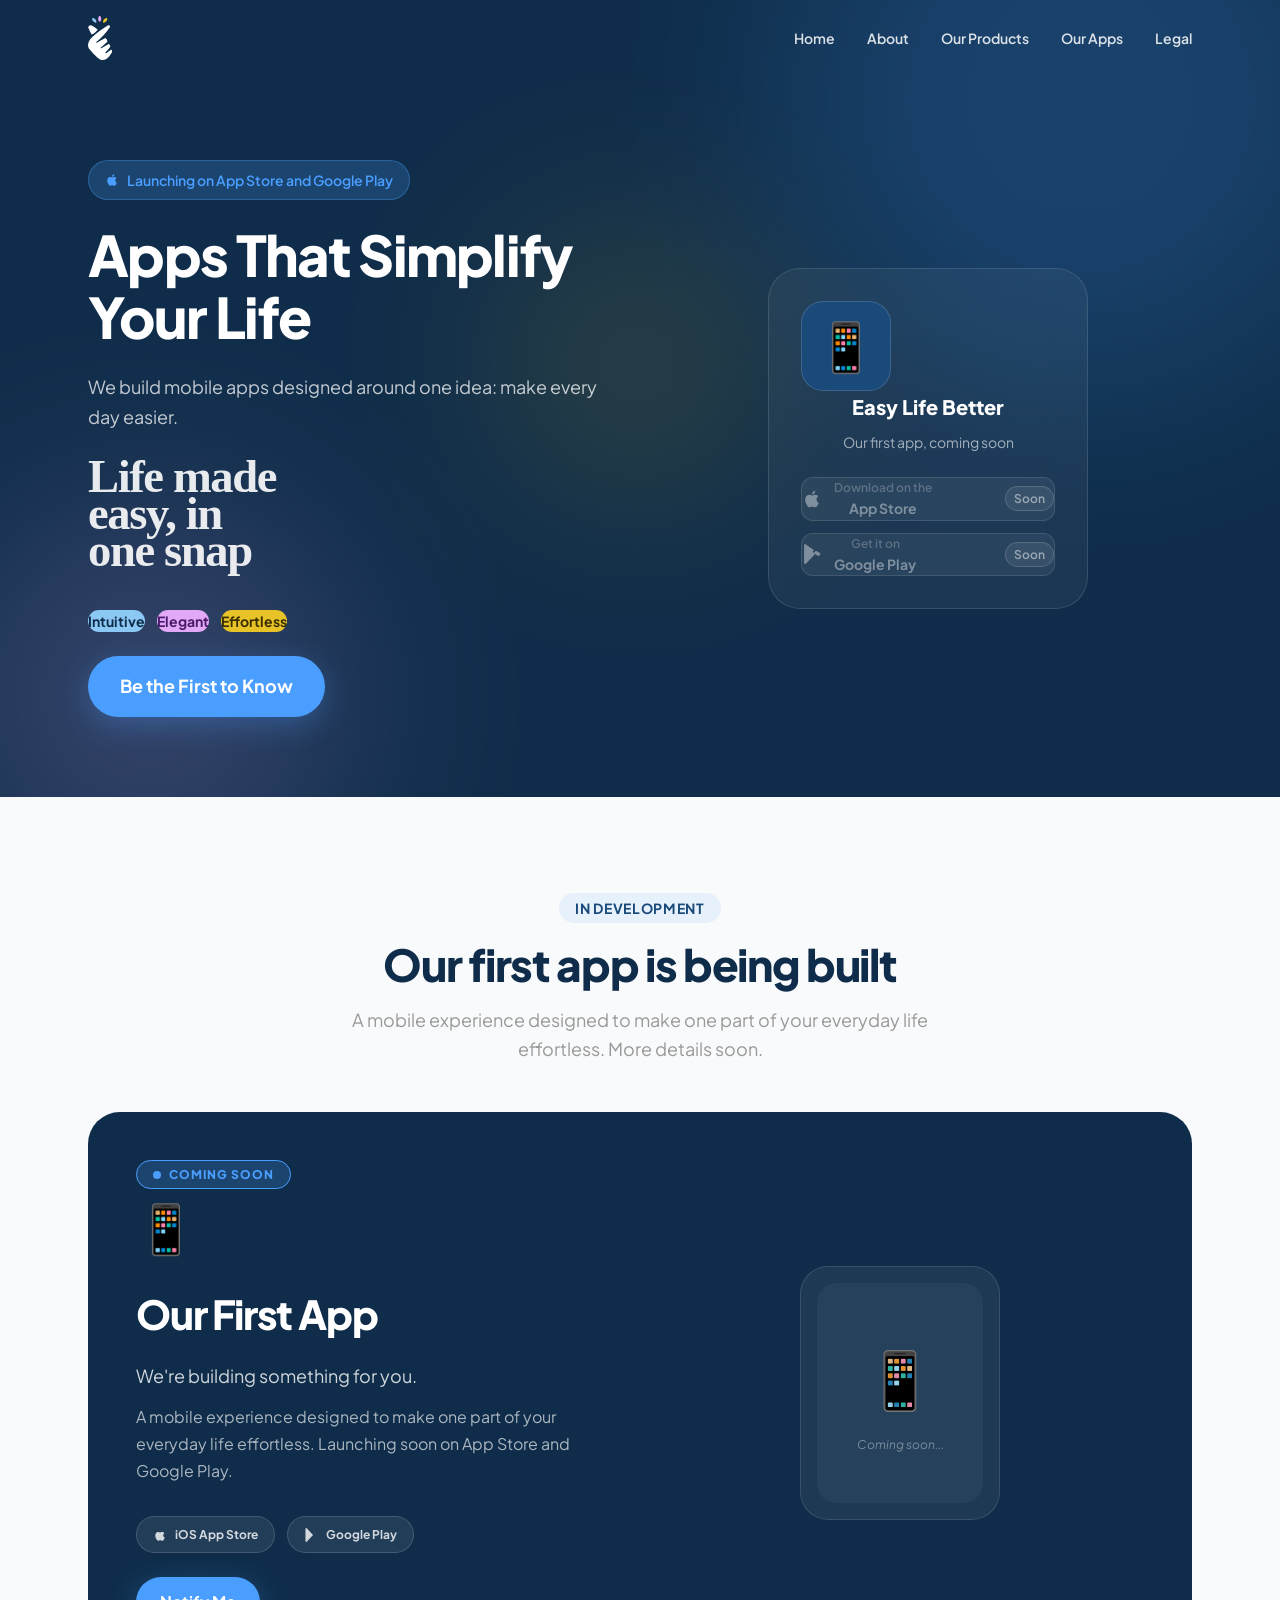
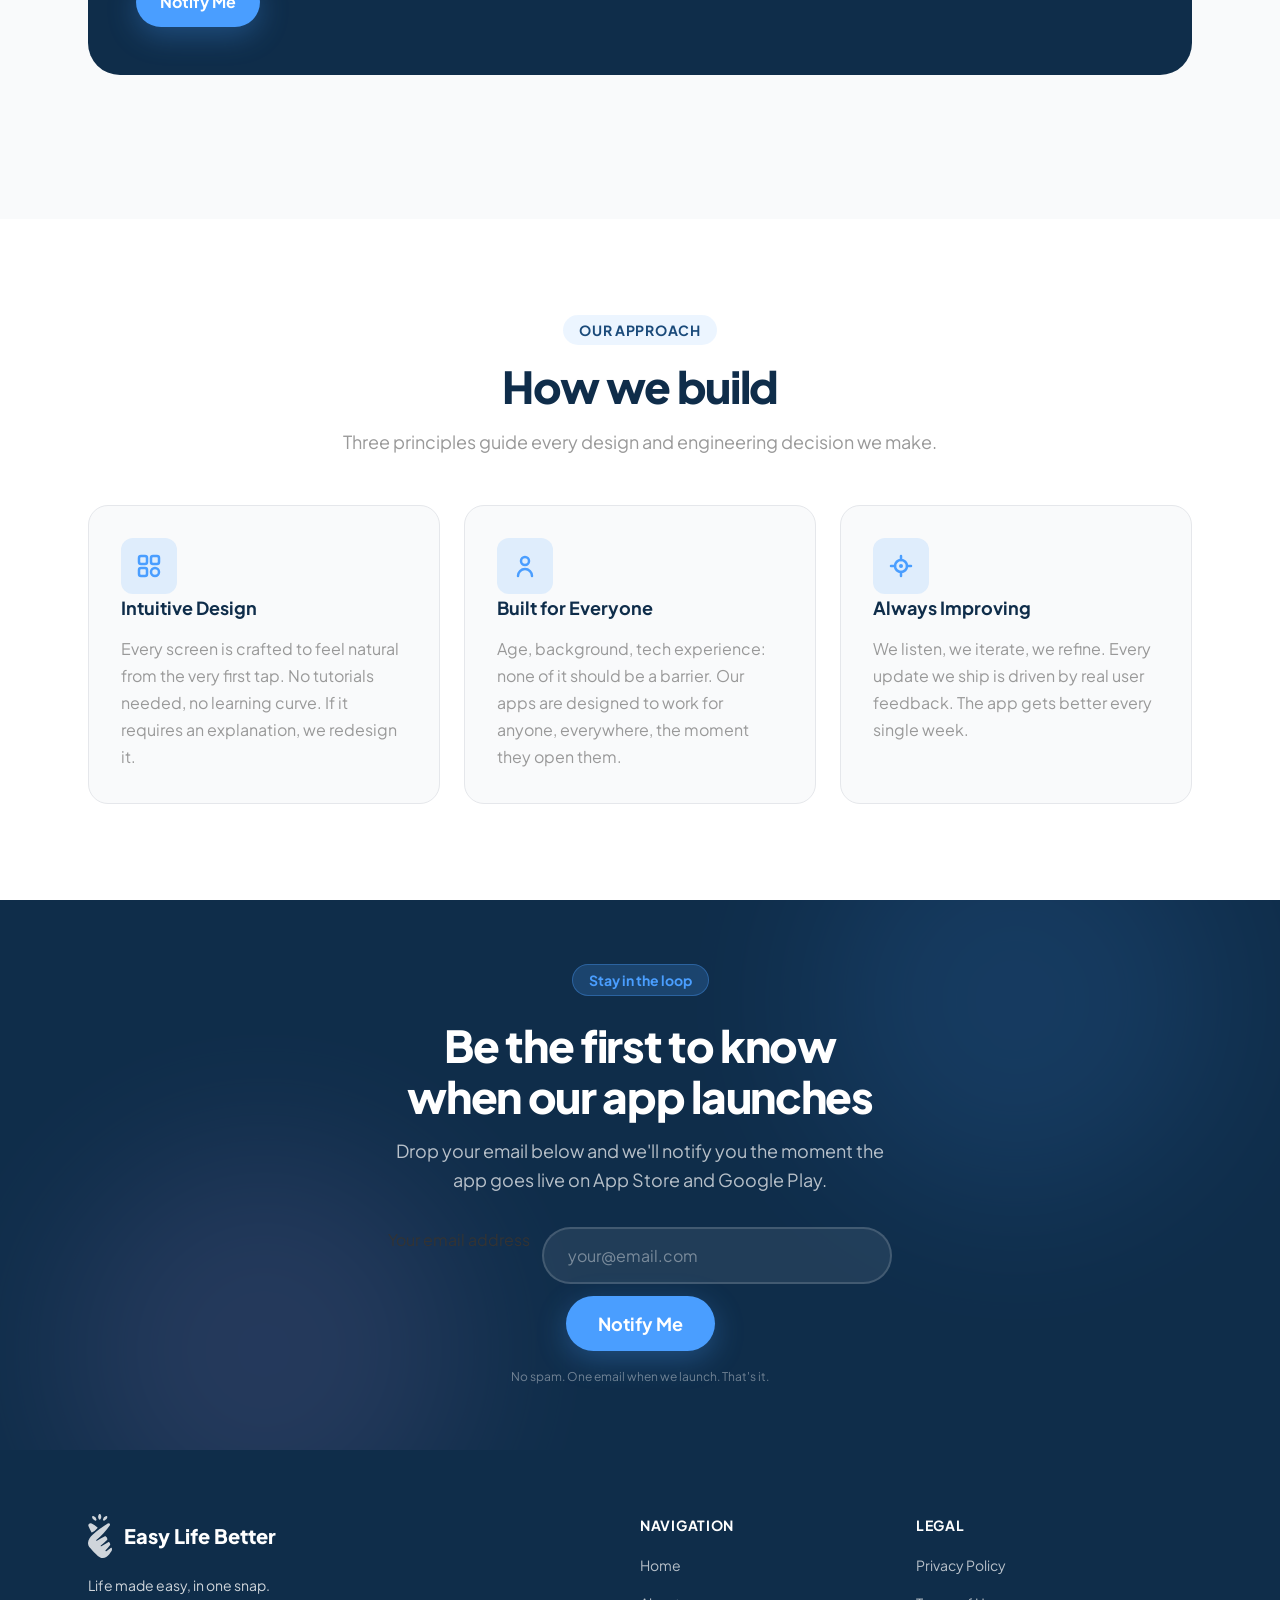
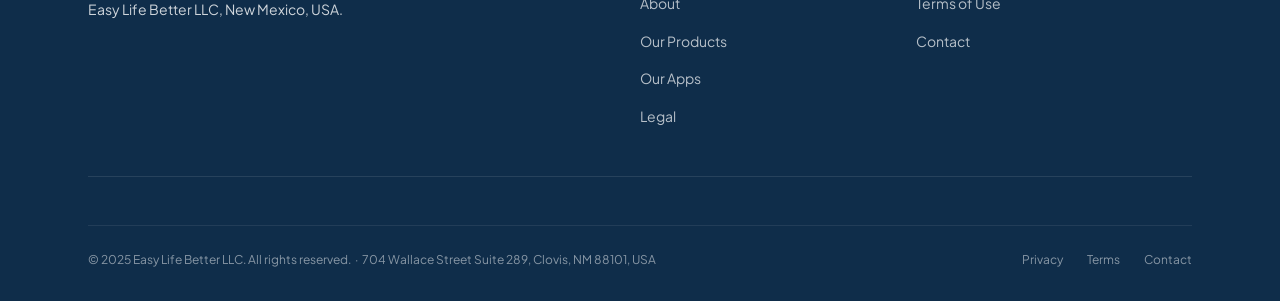
==== apps.html @ baf51155 "Add new pages, real assets, and brand updates - Copy real brand assets: elb_picto.svg, slogan.svg, s" ====
<!DOCTYPE html>
<html lang="en">
<head>
  <meta charset="UTF-8" />
  <meta name="viewport" content="width=device-width, initial-scale=1.0" />
  <title>Our Apps — Easy Life Better | Mobile Apps That Simplify Life</title>
  <meta name="description" content="Easy Life Better develops mobile apps designed to simplify your everyday life. Our first app is coming soon to the App Store and Google Play." />
  <meta name="author" content="Easy Life Better LLC" />

  <meta property="og:type"        content="website" />
  <meta property="og:title"       content="Our Apps — Easy Life Better" />
  <meta property="og:description" content="Mobile apps designed to simplify your everyday life. Coming soon to App Store and Google Play." />
  <meta property="og:image"       content="assets/elb_picto.svg" />

  <link rel="icon" type="image/svg+xml" href="assets/elb_picto.svg" />
  <link rel="stylesheet" href="assets/style.css" />

  <style>
    /* ── Apps page tokens ──────────────────────────── */
    :root {
      --apps-primary:   #0f2d4a;
      --apps-secondary: #1a4a7a;
      --apps-accent:    #4a9eff;
      --apps-accent-light: rgba(74,158,255,0.15);
    }

    /* ── Apps hero ─────────────────────────────────── */
    .apps-hero {
      background: var(--apps-primary);
      min-height: 85vh;
      display: flex;
      align-items: center;
      position: relative;
      overflow: hidden;
      padding-top: 80px;
    }
    .apps-blob {
      position: absolute;
      border-radius: 50%;
      filter: blur(100px);
      opacity: 0.18;
      pointer-events: none;
    }
    .apps-blob-1 { width: 600px; height: 600px; background: var(--apps-accent); top: -200px; right: -100px; }
    .apps-blob-2 { width: 400px; height: 400px; background: var(--color-accent-purple); bottom: -100px; left: -50px; }
    .apps-blob-3 { width: 250px; height: 250px; background: var(--color-accent-yellow); top: 30%; left: 40%; }

    /* Brand ovals decoration */
    .apps-ovals {
      display: flex;
      gap: var(--space-3);
      margin-bottom: var(--space-6);
    }
    .apps-oval {
      padding: var(--space-2) var(--space-5);
      border-radius: var(--radius-full);
      font-size: var(--font-size-sm);
      font-weight: 700;
    }
    .apps-oval-blue   { background: var(--color-accent-blue);   color: #0f2d4a; }
    .apps-oval-purple { background: var(--color-accent-purple); color: #4a1a6b; }
    .apps-oval-yellow { background: var(--color-accent-yellow); color: #3a2e00; }

    .apps-hero-inner {
      position: relative;
      z-index: 1;
      display: grid;
      grid-template-columns: 1fr;
      gap: var(--space-12);
      align-items: center;
      padding: var(--space-16) 0;
    }
    @media (min-width: 768px) {
      .apps-hero-inner { grid-template-columns: 1fr 1fr; padding: var(--space-20) 0; }
    }

    .apps-hero-text { color: var(--color-white); }
    .apps-hero-badge {
      display: inline-flex;
      align-items: center;
      gap: var(--space-2);
      padding: var(--space-2) var(--space-4);
      background: rgba(74,158,255,0.2);
      border: 1px solid rgba(74,158,255,0.35);
      border-radius: var(--radius-full);
      font-size: var(--font-size-sm);
      font-weight: 600;
      color: var(--apps-accent);
      margin-bottom: var(--space-6);
    }
    .apps-hero-title { color: var(--color-white); margin-bottom: var(--space-6); }
    .apps-hero-subtitle {
      font-size: var(--font-size-lg);
      color: rgba(255,255,255,0.75);
      line-height: 1.7;
      margin-bottom: var(--space-6);
    }
    .apps-slogan-img {
      max-width: 280px;
      height: auto;
      margin-bottom: var(--space-8);
      filter: brightness(0) invert(1) opacity(0.9);
    }

    /* Hero visual - app card */
    .apps-hero-visual {
      display: flex;
      justify-content: center;
      align-items: center;
    }
    .app-preview-card {
      background: rgba(255,255,255,0.05);
      backdrop-filter: blur(20px);
      -webkit-backdrop-filter: blur(20px);
      border: 1px solid rgba(255,255,255,0.12);
      border-radius: var(--radius-xl);
      padding: var(--space-8);
      width: 100%;
      max-width: 320px;
      text-align: center;
      color: var(--color-white);
    }
    .app-preview-icon {
      width: 90px;
      height: 90px;
      border-radius: 22px;
      background: var(--apps-secondary);
      border: 1px solid rgba(255,255,255,0.15);
      display: flex;
      align-items: center;
      justify-content: center;
      margin: 0 auto var(--space-5);
      font-size: 3rem;
    }
    .app-preview-name { font-size: var(--font-size-xl); font-weight: 800; margin-bottom: var(--space-2); }
    .app-preview-sub { font-size: var(--font-size-sm); color: rgba(255,255,255,0.6); margin-bottom: var(--space-6); }
    .app-store-badges { display: flex; flex-direction: column; gap: var(--space-3); }
    .store-badge {
      position: relative;
      display: flex;
      align-items: center;
      gap: var(--space-3);
      padding: var(--space-3) var(--space-5);
      background: rgba(255,255,255,0.06);
      border: 1px solid rgba(255,255,255,0.12);
      border-radius: var(--radius-md);
      color: rgba(255,255,255,0.4);
      font-size: var(--font-size-sm);
      font-weight: 600;
    }
    .store-badge-label { font-size: var(--font-size-xs); opacity: 0.6; }
    .store-badge-name { font-size: var(--font-size-sm); font-weight: 700; }
    .store-badge-soon {
      margin-left: auto;
      font-size: var(--font-size-xs);
      background: rgba(255,255,255,0.08);
      border: 1px solid rgba(255,255,255,0.15);
      color: rgba(255,255,255,0.5);
      padding: 2px 8px;
      border-radius: var(--radius-full);
    }

    /* ── App coming soon section ───────────────────── */
    .apps-main { background: var(--color-bg); }

    .app-hero-card {
      background: var(--apps-primary);
      border-radius: var(--radius-xl);
      overflow: hidden;
      margin-bottom: var(--space-12);
    }
    .app-hero-card-inner {
      display: grid;
      grid-template-columns: 1fr;
      padding: var(--space-12);
      gap: var(--space-8);
    }
    @media (min-width: 768px) {
      .app-hero-card-inner { grid-template-columns: 1fr 1fr; align-items: center; }
    }
    .app-coming-badge {
      display: inline-flex;
      align-items: center;
      gap: var(--space-2);
      padding: var(--space-1) var(--space-4);
      background: rgba(74,158,255,0.2);
      border: 1px solid var(--apps-accent);
      color: var(--apps-accent);
      border-radius: var(--radius-full);
      font-size: var(--font-size-xs);
      font-weight: 800;
      letter-spacing: 0.08em;
      text-transform: uppercase;
      margin-bottom: var(--space-5);
    }
    .app-hero-emoji { font-size: 3rem; margin-bottom: var(--space-4); }
    .app-hero-name { font-size: clamp(1.75rem, 4vw, 2.5rem); font-weight: 800; letter-spacing: -0.03em; color: var(--color-white); margin-bottom: var(--space-4); }
    .app-hero-tagline { font-size: var(--font-size-lg); color: rgba(255,255,255,0.8); margin-bottom: var(--space-3); }
    .app-platforms { display: flex; gap: var(--space-3); flex-wrap: wrap; margin-bottom: var(--space-6); }
    .platform-tag {
      display: flex;
      align-items: center;
      gap: var(--space-2);
      padding: var(--space-2) var(--space-4);
      background: rgba(255,255,255,0.08);
      border: 1px solid rgba(255,255,255,0.15);
      border-radius: var(--radius-full);
      font-size: var(--font-size-xs);
      font-weight: 700;
      color: rgba(255,255,255,0.8);
    }
    .app-hero-teaser { color: rgba(255,255,255,0.65); line-height: 1.7; margin-bottom: var(--space-8); }
    .btn-apps-primary {
      background: var(--apps-accent);
      color: white;
      box-shadow: 0 8px 30px rgba(74,158,255,0.3);
    }
    .btn-apps-primary:hover { background: #5aaeff; box-shadow: 0 12px 40px rgba(74,158,255,0.45); }

    /* App visual preview */
    .app-visual-side {
      display: flex;
      justify-content: center;
    }
    .app-phone-frame {
      width: 200px;
      background: rgba(255,255,255,0.06);
      border: 1px solid rgba(255,255,255,0.12);
      border-radius: 28px;
      padding: var(--space-4);
      text-align: center;
    }
    .app-phone-screen {
      background: rgba(255,255,255,0.04);
      border-radius: 20px;
      height: 220px;
      display: flex;
      flex-direction: column;
      align-items: center;
      justify-content: center;
      gap: var(--space-3);
    }
    .app-phone-icon { font-size: 3.5rem; filter: grayscale(0.3); }
    .app-phone-label { font-size: var(--font-size-xs); color: rgba(255,255,255,0.4); font-style: italic; }

    /* ── Our Approach cards ──────────────────────────── */
    .approach-section { background: var(--color-white); }
    .approach-card {
      background: var(--color-bg);
      border-radius: var(--radius-lg);
      padding: var(--space-8);
      border: 1px solid var(--color-border);
      transition: transform var(--transition-base), box-shadow var(--transition-base);
    }
    .approach-card:hover { transform: translateY(-5px); box-shadow: var(--shadow-lg); }
    .approach-icon {
      width: 56px; height: 56px;
      background: var(--apps-accent-light);
      border-radius: var(--radius-md);
      display: flex; align-items: center; justify-content: center;
      margin-bottom: var(--space-5);
    }
    .approach-icon svg { width: 28px; height: 28px; }
    .approach-title { font-weight: 700; font-size: var(--font-size-lg); color: var(--apps-primary); margin-bottom: var(--space-3); }
    .approach-desc { color: var(--color-gray); line-height: 1.7; }

    /* ── Notify section ─────────────────────────────── */
    .notify-section {
      background: var(--apps-primary);
      padding: var(--space-16) 0;
      text-align: center;
      position: relative;
      overflow: hidden;
    }
    .notify-blob {
      position: absolute;
      width: 400px; height: 400px;
      border-radius: 50%;
      filter: blur(80px);
      pointer-events: none;
    }
    .notify-blob-1 { background: var(--apps-accent); opacity: 0.12; top: -100px; right: 5%; }
    .notify-blob-2 { background: var(--color-accent-purple); opacity: 0.10; bottom: -100px; left: 5%; }
    .notify-inner { position: relative; z-index: 1; max-width: 600px; margin: 0 auto; }
    .notify-label {
      display: inline-block;
      padding: var(--space-1) var(--space-4);
      background: rgba(74,158,255,0.2);
      border: 1px solid rgba(74,158,255,0.35);
      color: var(--apps-accent);
      border-radius: var(--radius-full);
      font-size: var(--font-size-sm);
      font-weight: 700;
      margin-bottom: var(--space-6);
    }
    .notify-title { color: var(--color-white); margin-bottom: var(--space-4); }
    .notify-subtitle { color: rgba(255,255,255,0.7); font-size: var(--font-size-lg); margin-bottom: var(--space-8); }
    .notify-form {
      display: flex;
      gap: var(--space-3);
      flex-wrap: wrap;
      justify-content: center;
    }
    .notify-input {
      flex: 1 1 260px;
      padding: var(--space-4) var(--space-6);
      border-radius: var(--radius-full);
      border: 2px solid rgba(255,255,255,0.15);
      background: rgba(255,255,255,0.08);
      color: white;
      font-size: var(--font-size-base);
      font-family: var(--font-family);
      outline: none;
      transition: border-color var(--transition-fast), background var(--transition-fast);
    }
    .notify-input::placeholder { color: rgba(255,255,255,0.4); }
    .notify-input:focus { border-color: var(--apps-accent); background: rgba(255,255,255,0.12); }
    .notify-disclaimer { margin-top: var(--space-4); font-size: var(--font-size-xs); color: rgba(255,255,255,0.4); }

    /* Nav overrides for blue page */
    .apps-page .nav-logo-text { color: var(--color-white); }
    .apps-page .nav.scrolled { background: rgba(15,45,74,0.96); }
    .apps-page .nav.scrolled .nav-logo-text { color: var(--color-white); }
    .apps-page .nav.scrolled .nav-link { color: rgba(255,255,255,0.85); }
    .apps-page .nav.scrolled .nav-link:hover { color: var(--apps-accent); }
    .apps-page .nav.scrolled .nav-toggle span { background: white; }
    .apps-page .section-title { color: var(--apps-primary); }
    .apps-page .section-label { background: rgba(74,158,255,0.1); color: var(--apps-secondary); }
    .apps-page .about-label { background: rgba(74,158,255,0.1); color: var(--apps-secondary); }

    /* Footer blue override */
    .apps-page .footer { background: var(--apps-primary); }
    .apps-page .footer-bottom { border-top: 1px solid rgba(255,255,255,0.08); padding-top: var(--space-6); }
  </style>
</head>
<body class="apps-page">

  <!-- ═══════════════════════════════════════ NAVIGATION -->
  <nav class="nav" id="main-nav" role="navigation" aria-label="Main navigation">
    <div class="container">
      <div class="nav-inner">

        <a href="index.html" class="nav-logo" aria-label="Easy Life Better home">
          <img src="assets/elb_picto.svg" alt="Easy Life Better" height="44" />
        </a>

        <ul class="nav-links" role="list">
          <li><a href="index.html"    class="nav-link">Home</a></li>
          <li><a href="index.html#about" class="nav-link">About</a></li>
          <li><a href="products.html" class="nav-link">Our Products</a></li>
          <li><a href="apps.html"     class="nav-link" aria-current="page">Our Apps</a></li>
          <li><a href="legal.html"    class="nav-link">Legal</a></li>
        </ul>

        <button class="nav-toggle burger" aria-label="Open menu" aria-expanded="false" aria-controls="mobile-menu">
          <span></span>
          <span></span>
          <span></span>
        </button>

      </div>
    </div>
  </nav>

  <!-- ═══════════════════════════════════════ HERO -->
  <section class="apps-hero" aria-label="Apps page hero">
    <div class="apps-blob apps-blob-1" aria-hidden="true"></div>
    <div class="apps-blob apps-blob-2" aria-hidden="true"></div>
    <div class="apps-blob apps-blob-3" aria-hidden="true"></div>

    <div class="container">
      <div class="apps-hero-inner">

        <div class="apps-hero-text">
          <div class="apps-hero-badge" aria-label="Coming to App Store and Google Play">
            <svg width="14" height="14" viewBox="0 0 24 24" fill="currentColor" aria-hidden="true"><path d="M18.71 19.5C17.88 20.74 17 21.95 15.66 21.97C14.32 22 13.89 21.18 12.37 21.18C10.84 21.18 10.37 21.95 9.1 22C7.78 22.05 6.8 20.68 5.96 19.47C4.25 17 2.94 12.45 4.7 9.39C5.57 7.87 7.13 6.91 8.82 6.88C10.1 6.86 11.32 7.75 12.11 7.75C12.89 7.75 14.37 6.68 15.92 6.84C16.57 6.87 18.39 7.1 19.56 8.82C19.47 8.88 17.39 10.1 17.41 12.63C17.44 15.65 20.06 16.66 20.09 16.67C20.06 16.74 19.67 18.11 18.71 19.5ZM13 3.5C13.73 2.67 14.94 2.04 15.94 2C16.07 3.17 15.6 4.35 14.9 5.19C14.21 6.04 13.07 6.7 11.95 6.61C11.8 5.46 12.36 4.26 13 3.5Z"/></svg>
            Launching on App Store and Google Play
          </div>

          <h1 class="heading-xl apps-hero-title">
            Apps That Simplify<br />Your Life
          </h1>

          <p class="apps-hero-subtitle">
            We build mobile apps designed around one idea: make every day easier.
          </p>

          <!-- Brand slogan image -->
          <img src="assets/slogan.svg" alt="Life made easy, in one snap" class="apps-slogan-img" />

          <!-- Brand ovals -->
          <div class="apps-ovals" aria-label="Brand identity">
            <span class="apps-oval apps-oval-blue">Intuitive</span>
            <span class="apps-oval apps-oval-purple">Elegant</span>
            <span class="apps-oval apps-oval-yellow">Effortless</span>
          </div>

          <a href="#notify" class="btn btn-apps-primary btn-lg" aria-label="Get notified when the app launches">
            Be the First to Know
          </a>
        </div>

        <div class="apps-hero-visual" aria-hidden="true">
          <div class="app-preview-card">
            <div class="app-preview-icon">📱</div>
            <div class="app-preview-name">Easy Life Better</div>
            <div class="app-preview-sub">Our first app, coming soon</div>
            <div class="app-store-badges">
              <div class="store-badge" aria-label="Apple App Store, coming soon">
                <svg width="20" height="20" viewBox="0 0 24 24" fill="currentColor"><path d="M18.71 19.5C17.88 20.74 17 21.95 15.66 21.97C14.32 22 13.89 21.18 12.37 21.18C10.84 21.18 10.37 21.95 9.1 22C7.78 22.05 6.8 20.68 5.96 19.47C4.25 17 2.94 12.45 4.7 9.39C5.57 7.87 7.13 6.91 8.82 6.88C10.1 6.86 11.32 7.75 12.11 7.75C12.89 7.75 14.37 6.68 15.92 6.84C16.57 6.87 18.39 7.1 19.56 8.82C19.47 8.88 17.39 10.1 17.41 12.63C17.44 15.65 20.06 16.66 20.09 16.67C20.06 16.74 19.67 18.11 18.71 19.5ZM13 3.5C13.73 2.67 14.94 2.04 15.94 2C16.07 3.17 15.6 4.35 14.9 5.19C14.21 6.04 13.07 6.7 11.95 6.61C11.8 5.46 12.36 4.26 13 3.5Z"/></svg>
                <div>
                  <div class="store-badge-label">Download on the</div>
                  <div class="store-badge-name">App Store</div>
                </div>
                <span class="store-badge-soon">Soon</span>
              </div>
              <div class="store-badge" aria-label="Google Play, coming soon">
                <svg width="20" height="20" viewBox="0 0 24 24" fill="currentColor"><path d="M3.18 23.76c.37.21.79.25 1.19.09L15.5 12 4.37.15C3.97-.01 3.55.03 3.18.24 2.5.64 2.5 1.38 2.5 2v20c0 .62 0 1.36.68 1.76zM19.5 9.5L16.73 8l-2.46 2.5 2.46 2.5L19.5 14.5l1.67-1c.61-.37.83-.88.83-1.5 0-.62-.22-1.13-.83-1.5L19.5 9.5zM4.37 23.85L14.43 13.5l-1.7-1.73L4.37 23.85zM4.37.15L12.73 9.23l1.7-1.73L4.37.15z"/></svg>
                <div>
                  <div class="store-badge-label">Get it on</div>
                  <div class="store-badge-name">Google Play</div>
                </div>
                <span class="store-badge-soon">Soon</span>
              </div>
            </div>
          </div>
        </div>

      </div>
    </div>
  </section>

  <!-- ═══════════════════════════════════════ APP COMING SOON -->
  <section class="apps-main section" id="our-app" aria-label="Our first app">
    <div class="container">

      <header class="section-header reveal">
        <div class="section-label">In Development</div>
        <h2 class="heading-lg section-title">Our first app is being built</h2>
        <p class="section-desc">A mobile experience designed to make one part of your everyday life effortless. More details soon.</p>
      </header>

      <!-- App hero card -->
      <div class="app-hero-card reveal" aria-label="First app coming soon">
        <div class="app-hero-card-inner">

          <div>
            <span class="app-coming-badge">
              <svg width="8" height="8" viewBox="0 0 8 8" fill="currentColor" aria-hidden="true"><circle cx="4" cy="4" r="4"/></svg>
              Coming Soon
            </span>
            <div class="app-hero-emoji" aria-hidden="true">📱</div>
            <h2 class="app-hero-name">Our First App</h2>
            <p class="app-hero-tagline">We're building something for you.</p>
            <p class="app-hero-teaser">
              A mobile experience designed to make one part of your everyday life effortless.
              Launching soon on App Store and Google Play.
            </p>
            <div class="app-platforms" aria-label="Available platforms">
              <span class="platform-tag">
                <svg width="14" height="14" viewBox="0 0 24 24" fill="currentColor" aria-hidden="true"><path d="M18.71 19.5C17.88 20.74 17 21.95 15.66 21.97C14.32 22 13.89 21.18 12.37 21.18C10.84 21.18 10.37 21.95 9.1 22C7.78 22.05 6.8 20.68 5.96 19.47C4.25 17 2.94 12.45 4.7 9.39C5.57 7.87 7.13 6.91 8.82 6.88C10.1 6.86 11.32 7.75 12.11 7.75C12.89 7.75 14.37 6.68 15.92 6.84C16.57 6.87 18.39 7.1 19.56 8.82C19.47 8.88 17.39 10.1 17.41 12.63C17.44 15.65 20.06 16.66 20.09 16.67C20.06 16.74 19.67 18.11 18.71 19.5Z"/></svg>
                iOS App Store
              </span>
              <span class="platform-tag">
                <svg width="14" height="14" viewBox="0 0 24 24" fill="currentColor" aria-hidden="true"><path d="M3.18 23.76c.37.21.79.25 1.19.09L15.5 12 4.37.15C3.97-.01 3.55.03 3.18.24 2.5.64 2.5 1.38 2.5 2v20c0 .62 0 1.36.68 1.76z"/></svg>
                Google Play
              </span>
            </div>
            <a href="#notify" class="btn btn-apps-primary" aria-label="Get notified when the app launches">
              Notify Me
            </a>
          </div>

          <div class="app-visual-side" aria-hidden="true">
            <div class="app-phone-frame">
              <div class="app-phone-screen">
                <div class="app-phone-icon">📱</div>
                <p class="app-phone-label">Coming soon...</p>
              </div>
            </div>
          </div>

        </div>
      </div>

    </div>
  </section>

  <!-- ═══════════════════════════════════════ OUR APPROACH -->
  <section class="approach-section section" id="approach" aria-label="Our approach">
    <div class="container">

      <header class="section-header reveal">
        <div class="section-label" style="background:rgba(74,158,255,0.1);color:var(--apps-secondary);">Our Approach</div>
        <h2 class="heading-lg section-title">How we build</h2>
        <p class="section-desc">Three principles guide every design and engineering decision we make.</p>
      </header>

      <div class="cards-grid">

        <article class="approach-card reveal" aria-label="Intuitive design principle">
          <div class="approach-icon" aria-hidden="true">
            <svg viewBox="0 0 28 28" fill="none" xmlns="http://www.w3.org/2000/svg">
              <rect x="4" y="4" width="8" height="8" rx="2" stroke="#4a9eff" stroke-width="2.5"/>
              <rect x="16" y="4" width="8" height="8" rx="2" stroke="#4a9eff" stroke-width="2.5"/>
              <rect x="4" y="16" width="8" height="8" rx="2" stroke="#4a9eff" stroke-width="2.5"/>
              <path d="M16 20a4 4 0 108 0 4 4 0 00-8 0" stroke="#4a9eff" stroke-width="2.5"/>
            </svg>
          </div>
          <h3 class="approach-title">Intuitive Design</h3>
          <p class="approach-desc">
            Every screen is crafted to feel natural from the very first tap. No tutorials needed,
            no learning curve. If it requires an explanation, we redesign it.
          </p>
        </article>

        <article class="approach-card reveal" aria-label="Built for everyone principle">
          <div class="approach-icon" aria-hidden="true">
            <svg viewBox="0 0 28 28" fill="none" xmlns="http://www.w3.org/2000/svg">
              <circle cx="14" cy="9" r="4" stroke="#4a9eff" stroke-width="2.5"/>
              <path d="M7 24c0-3.866 3.134-7 7-7s7 3.134 7 7" stroke="#4a9eff" stroke-width="2.5" stroke-linecap="round"/>
            </svg>
          </div>
          <h3 class="approach-title">Built for Everyone</h3>
          <p class="approach-desc">
            Age, background, tech experience: none of it should be a barrier. Our apps are
            designed to work for anyone, everywhere, the moment they open them.
          </p>
        </article>

        <article class="approach-card reveal" aria-label="Always improving principle">
          <div class="approach-icon" aria-hidden="true">
            <svg viewBox="0 0 28 28" fill="none" xmlns="http://www.w3.org/2000/svg">
              <path d="M14 4v4m0 12v4M4 14h4m12 0h4" stroke="#4a9eff" stroke-width="2.5" stroke-linecap="round"/>
              <circle cx="14" cy="14" r="6" stroke="#4a9eff" stroke-width="2.5"/>
              <circle cx="14" cy="14" r="2" fill="#4a9eff"/>
            </svg>
          </div>
          <h3 class="approach-title">Always Improving</h3>
          <p class="approach-desc">
            We listen, we iterate, we refine. Every update we ship is driven by real user
            feedback. The app gets better every single week.
          </p>
        </article>

      </div>
    </div>
  </section>

  <!-- ═══════════════════════════════════════ NOTIFY SECTION -->
  <section class="notify-section" id="notify" aria-label="Get notified">
    <div class="notify-blob notify-blob-1" aria-hidden="true"></div>
    <div class="notify-blob notify-blob-2" aria-hidden="true"></div>
    <div class="container notify-inner">
      <div class="notify-label">Stay in the loop</div>
      <h2 class="heading-lg notify-title">Be the first to know<br />when our app launches</h2>
      <p class="notify-subtitle">
        Drop your email below and we'll notify you the moment the app goes live
        on App Store and Google Play.
      </p>
      <form class="notify-form" action="mailto:contact@easylifebetter.com" method="get" enctype="text/plain" aria-label="Notify me form">
        <label for="notify-email" class="sr-only">Your email address</label>
        <input
          type="email"
          id="notify-email"
          name="body"
          class="notify-input"
          placeholder="your@email.com"
          required
          aria-required="true"
          aria-label="Enter your email address to be notified"
        />
        <button type="submit" class="btn btn-apps-primary btn-lg" aria-label="Submit to be notified">
          Notify Me
        </button>
      </form>
      <p class="notify-disclaimer">No spam. One email when we launch. That's it.</p>
    </div>
  </section>

  <!-- ═══════════════════════════════════════ FOOTER -->
  <footer class="footer" role="contentinfo" aria-label="Site footer">
    <div class="container">
      <div class="footer-top">

        <div>
          <div class="footer-brand-logo">
            <img src="assets/elb_picto.svg" alt="Easy Life Better" style="height:44px;width:auto;filter:brightness(0) invert(1) opacity(0.8);" />
            <span class="footer-brand-name">Easy Life Better</span>
          </div>
          <p class="footer-brand-desc">
            Life made easy, in one snap.<br />
            Easy Life Better LLC, New Mexico, USA.
          </p>
        </div>

        <div>
          <div class="footer-col-title">Navigation</div>
          <ul class="footer-links" role="list">
            <li><a href="index.html"      class="footer-link">Home</a></li>
            <li><a href="index.html#about" class="footer-link">About</a></li>
            <li><a href="products.html"   class="footer-link">Our Products</a></li>
            <li><a href="apps.html"       class="footer-link">Our Apps</a></li>
            <li><a href="legal.html"      class="footer-link">Legal</a></li>
          </ul>
        </div>

        <div>
          <div class="footer-col-title">Legal</div>
          <ul class="footer-links" role="list">
            <li><a href="legal.html#privacy-policy" class="footer-link">Privacy Policy</a></li>
            <li><a href="legal.html#terms-of-use"   class="footer-link">Terms of Use</a></li>
            <li><a href="legal.html#contact"         class="footer-link">Contact</a></li>
          </ul>
        </div>

      </div>

      <div class="footer-bottom">
        <p class="footer-copy">
          &copy; 2025 Easy Life Better LLC. All rights reserved. &nbsp;&middot;&nbsp;
          704 Wallace Street Suite 289, Clovis, NM 88101, USA
        </p>
        <div class="footer-legal-links">
          <a href="legal.html#privacy-policy" class="footer-legal-link">Privacy</a>
          <a href="legal.html#terms-of-use"   class="footer-legal-link">Terms</a>
          <a href="legal.html#contact"         class="footer-legal-link">Contact</a>
        </div>
      </div>

    </div>
  </footer>

  <script>
    // Navbar scroll behaviour
    const nav = document.getElementById('main-nav');
    const onScroll = () => nav.classList.toggle('scrolled', window.scrollY > 40);
    window.addEventListener('scroll', onScroll, { passive: true });
    onScroll();

    // Burger menu
    const burger = document.querySelector('.burger');
    const navLinks = document.querySelector('.nav-links');
    if (burger && navLinks) {
      burger.addEventListener('click', () => {
        navLinks.classList.toggle('nav-open');
        burger.classList.toggle('active');
        burger.setAttribute('aria-expanded', navLinks.classList.contains('nav-open'));
      });
      document.querySelectorAll('.nav-links a').forEach(link => {
        link.addEventListener('click', () => {
          navLinks.classList.remove('nav-open');
          burger.classList.remove('active');
          burger.setAttribute('aria-expanded', 'false');
        });
      });
    }

    // Scroll reveal
    const observer = new IntersectionObserver(
      entries => entries.forEach(e => { if (e.isIntersecting) { e.target.classList.add('visible'); observer.unobserve(e.target); } }),
      { threshold: 0.1 }
    );
    document.querySelectorAll('.reveal').forEach(el => observer.observe(el));
  </script>

</body>
</html>
---- assets/style.css ----
/* ============================================================
   Easy Life Better LLC — Global Styles
   Brand CSS Variables + Design System
   ============================================================ */

@import url('https://fonts.googleapis.com/css2?family=Plus+Jakarta+Sans:wght@400;600;700;800&display=swap');

/* ── Design Tokens ────────────────────────────────────────── */
:root {
  /* Primary palette */
  --color-primary:        #1e5439;
  --color-primary-dark:   #163d2a;
  --color-primary-mid:    #4b7661;
  --color-primary-light:  rgba(120,152,136,0.5);

  /* Accent colours (snap fingers) */
  --color-accent-purple:  #e2a9f8;
  --color-accent-blue:    #8bc8f3;
  --color-accent-yellow:  #e8c327;

  /* Neutrals */
  --color-white:  #ffffff;
  --color-bg:     #f9fafb;
  --color-text:   #333333;
  --color-gray:   #999999;
  --color-border: #e5e7eb;

  /* Typography */
  --font-family: 'Plus Jakarta Sans', -apple-system, BlinkMacSystemFont, 'Segoe UI', sans-serif;
  --font-size-xs:   0.75rem;
  --font-size-sm:   0.875rem;
  --font-size-base: 1rem;
  --font-size-lg:   1.125rem;
  --font-size-xl:   1.25rem;
  --font-size-2xl:  1.5rem;
  --font-size-3xl:  2rem;
  --font-size-4xl:  2.75rem;
  --font-size-5xl:  3.5rem;

  /* Spacing */
  --space-1:  0.25rem;
  --space-2:  0.5rem;
  --space-3:  0.75rem;
  --space-4:  1rem;
  --space-6:  1.5rem;
  --space-8:  2rem;
  --space-12: 3rem;
  --space-16: 4rem;
  --space-20: 5rem;
  --space-24: 6rem;

  /* Radius */
  --radius-sm:   0.375rem;
  --radius-md:   0.75rem;
  --radius-lg:   1.25rem;
  --radius-xl:   2rem;
  --radius-full: 9999px;

  /* Shadows */
  --shadow-sm:  0 1px 3px rgba(0,0,0,0.08), 0 1px 2px rgba(0,0,0,0.06);
  --shadow-md:  0 4px 16px rgba(0,0,0,0.10);
  --shadow-lg:  0 10px 40px rgba(0,0,0,0.12);
  --shadow-green: 0 8px 30px rgba(30,84,57,0.25);

  /* Transitions */
  --transition-fast:   150ms ease;
  --transition-base:   250ms ease;
  --transition-slow:   400ms ease;
}

/* ── Reset & Base ─────────────────────────────────────────── */
*, *::before, *::after { box-sizing: border-box; margin: 0; padding: 0; }

html { scroll-behavior: smooth; -webkit-text-size-adjust: 100%; }

body {
  font-family: var(--font-family);
  font-size: var(--font-size-base);
  color: var(--color-text);
  background: var(--color-bg);
  line-height: 1.6;
  -webkit-font-smoothing: antialiased;
}

img { max-width: 100%; display: block; }
a  { color: inherit; text-decoration: none; }
ul { list-style: none; }

/* ── Typography helpers ───────────────────────────────────── */
.heading-xl {
  font-size: clamp(var(--font-size-3xl), 5vw, var(--font-size-5xl));
  font-weight: 800;
  letter-spacing: -0.03em;
  line-height: 1.1;
}
.heading-lg {
  font-size: clamp(var(--font-size-2xl), 3.5vw, var(--font-size-4xl));
  font-weight: 800;
  letter-spacing: -0.03em;
  line-height: 1.15;
}
.heading-md {
  font-size: var(--font-size-2xl);
  font-weight: 700;
  letter-spacing: -0.02em;
}
.heading-sm {
  font-size: var(--font-size-xl);
  font-weight: 700;
  letter-spacing: -0.01em;
}

/* ── Layout helpers ───────────────────────────────────────── */
.container {
  width: 100%;
  max-width: 1200px;
  margin: 0 auto;
  padding: 0 var(--space-6);
}
@media (min-width: 768px)  { .container { padding: 0 var(--space-8); } }
@media (min-width: 1280px) { .container { padding: 0 var(--space-12); } }

.section { padding: var(--space-16) 0; }
@media (min-width: 768px) { .section { padding: var(--space-24) 0; } }

/* ── Buttons ──────────────────────────────────────────────── */
.btn {
  display: inline-flex;
  align-items: center;
  gap: var(--space-2);
  padding: var(--space-3) var(--space-6);
  border-radius: var(--radius-full);
  font-family: var(--font-family);
  font-size: var(--font-size-base);
  font-weight: 700;
  cursor: pointer;
  border: none;
  transition: transform var(--transition-base), box-shadow var(--transition-base), background var(--transition-base);
  white-space: nowrap;
}
.btn:hover  { transform: translateY(-2px) scale(1.02); }
.btn:active { transform: translateY(0) scale(0.98); }

.btn-primary {
  background: var(--color-primary);
  color: var(--color-white);
  box-shadow: var(--shadow-green);
}
.btn-primary:hover  { background: var(--color-primary-dark); box-shadow: 0 12px 36px rgba(30,84,57,0.35); }

.btn-outline {
  background: transparent;
  color: var(--color-white);
  border: 2px solid rgba(255,255,255,0.6);
}
.btn-outline:hover { background: rgba(255,255,255,0.12); border-color: var(--color-white); }

.btn-lg { padding: var(--space-4) var(--space-8); font-size: var(--font-size-lg); }

/* ── Navigation ───────────────────────────────────────────── */
.nav {
  position: fixed;
  top: 0;
  left: 0;
  right: 0;
  z-index: 100;
  padding: var(--space-4) 0;
  transition: background var(--transition-base), box-shadow var(--transition-base);
}
.nav.scrolled {
  background: rgba(255,255,255,0.96);
  backdrop-filter: blur(12px);
  -webkit-backdrop-filter: blur(12px);
  box-shadow: var(--shadow-sm);
}
.nav-inner {
  display: flex;
  align-items: center;
  justify-content: space-between;
  gap: var(--space-8);
}
.nav-logo { display: flex; align-items: center; gap: var(--space-3); }
.nav-logo-img { height: 40px; width: auto; }
.nav-logo-text {
  font-size: var(--font-size-lg);
  font-weight: 800;
  color: var(--color-white);
  letter-spacing: -0.02em;
  transition: color var(--transition-base);
}
.nav.scrolled .nav-logo-text { color: var(--color-primary); }

.nav-links {
  display: flex;
  align-items: center;
  gap: var(--space-8);
}
.nav-link {
  font-size: var(--font-size-sm);
  font-weight: 600;
  color: rgba(255,255,255,0.85);
  transition: color var(--transition-fast);
  position: relative;
}
.nav-link::after {
  content: '';
  position: absolute;
  bottom: -4px; left: 0; right: 0;
  height: 2px;
  background: var(--color-accent-yellow);
  border-radius: 2px;
  transform: scaleX(0);
  transition: transform var(--transition-base);
}
.nav-link:hover { color: var(--color-white); }
.nav-link:hover::after { transform: scaleX(1); }

.nav.scrolled .nav-link { color: var(--color-text); }
.nav.scrolled .nav-link:hover { color: var(--color-primary); }

.nav-cta { margin-left: var(--space-4); }

/* Mobile nav toggle */
.nav-toggle {
  display: none;
  flex-direction: column;
  gap: 5px;
  cursor: pointer;
  padding: var(--space-2);
  background: none;
  border: none;
}
.nav-toggle span {
  display: block;
  width: 24px;
  height: 2px;
  background: var(--color-white);
  border-radius: 2px;
  transition: transform var(--transition-base), opacity var(--transition-base);
}
.nav.scrolled .nav-toggle span { background: var(--color-primary); }

@media (max-width: 767px) {
  .nav-links { display: none; }
  .nav-toggle { display: flex; }
}

/* ── Mobile burger menu ───────────────────────────────────── */
@media (max-width: 768px) {
  .nav-links {
    flex-direction: column;
    position: absolute;
    top: 70px;
    left: 0;
    right: 0;
    background: #1e5439;
    padding: 1.5rem 2rem;
    gap: 1.2rem;
    z-index: 999;
  }
  .nav-links.nav-open {
    display: flex;
  }
  .nav-links .nav-link { color: rgba(255,255,255,0.9) !important; }
  .nav-links .nav-link:hover { color: var(--color-accent-yellow) !important; }
}

.burger.active span:nth-child(1) { transform: rotate(45deg) translate(5px, 5px); }
.burger.active span:nth-child(2) { opacity: 0; }
.burger.active span:nth-child(3) { transform: rotate(-45deg) translate(5px, -5px); }

/* ── Hero Section ─────────────────────────────────────────── */
.hero {
  background: var(--color-primary);
  min-height: 100vh;
  display: flex;
  align-items: center;
  position: relative;
  overflow: hidden;
  padding-top: 80px;
}

/* Decorative background blobs */
.hero-blob {
  position: absolute;
  border-radius: 50%;
  filter: blur(80px);
  opacity: 0.15;
  pointer-events: none;
}
.hero-blob-1 {
  width: 600px; height: 600px;
  background: var(--color-accent-purple);
  top: -200px; right: -100px;
}
.hero-blob-2 {
  width: 400px; height: 400px;
  background: var(--color-accent-blue);
  bottom: -100px; left: -100px;
}
.hero-blob-3 {
  width: 300px; height: 300px;
  background: var(--color-accent-yellow);
  bottom: 100px; right: 200px;
}

.hero-content {
  position: relative;
  z-index: 1;
  display: grid;
  grid-template-columns: 1fr;
  gap: var(--space-12);
  align-items: center;
  padding: var(--space-16) 0;
}
@media (min-width: 768px) {
  .hero-content { grid-template-columns: 1fr 1fr; padding: var(--space-20) 0; }
}

.hero-text { color: var(--color-white); }

.hero-badge {
  display: inline-flex;
  align-items: center;
  gap: var(--space-2);
  padding: var(--space-2) var(--space-4);
  background: rgba(255,255,255,0.12);
  border: 1px solid rgba(255,255,255,0.2);
  border-radius: var(--radius-full);
  font-size: var(--font-size-sm);
  font-weight: 600;
  color: var(--color-accent-yellow);
  margin-bottom: var(--space-6);
  animation: fadeSlideUp 0.6s ease both;
}

.hero-title {
  margin-bottom: var(--space-6);
  color: var(--color-white);
  animation: fadeSlideUp 0.7s ease both;
  animation-delay: 0.1s;
}

.hero-subtitle {
  font-size: var(--font-size-lg);
  color: rgba(255,255,255,0.8);
  line-height: 1.7;
  margin-bottom: var(--space-8);
  animation: fadeSlideUp 0.7s ease both;
  animation-delay: 0.2s;
}

.hero-actions {
  display: flex;
  flex-wrap: wrap;
  gap: var(--space-4);
  animation: fadeSlideUp 0.7s ease both;
  animation-delay: 0.3s;
}

/* Snap dots decoration */
.snap-dots {
  display: flex;
  gap: var(--space-3);
  margin-top: var(--space-10);
  animation: fadeSlideUp 0.7s ease both;
  animation-delay: 0.4s;
}
.snap-dot {
  padding: var(--space-2) var(--space-5);
  border-radius: var(--radius-full);
  font-size: var(--font-size-sm);
  font-weight: 700;
  letter-spacing: 0.02em;
}
.snap-dot-blue   { background: var(--color-accent-blue);   color: #1a3a52; }
.snap-dot-purple { background: var(--color-accent-purple); color: #4a1a6b; }
.snap-dot-yellow { background: var(--color-accent-yellow); color: #5a4200; }

/* Hero visual */
.hero-visual {
  display: flex;
  justify-content: center;
  align-items: center;
  animation: fadeSlideUp 0.8s ease both;
  animation-delay: 0.25s;
}

.hero-phone-mockup {
  position: relative;
  width: 280px;
}
@media (min-width: 768px) { .hero-phone-mockup { width: 320px; } }

.hero-card {
  background: rgba(255,255,255,0.1);
  backdrop-filter: blur(20px);
  -webkit-backdrop-filter: blur(20px);
  border: 1px solid rgba(255,255,255,0.2);
  border-radius: var(--radius-xl);
  padding: var(--space-8);
  text-align: center;
  color: var(--color-white);
}
.hero-card-logo {
  width: 100px;
  height: 100px;
  margin: 0 auto var(--space-4);
  border-radius: var(--radius-lg);
  overflow: hidden;
  background: rgba(255,255,255,0.15);
  display: flex;
  align-items: center;
  justify-content: center;
}
.hero-card-logo img { width: 80px; height: 80px; object-fit: contain; }
.hero-card-name { font-size: var(--font-size-xl); font-weight: 800; margin-bottom: var(--space-2); }
.hero-card-slogan { font-size: var(--font-size-sm); color: rgba(255,255,255,0.7); margin-bottom: var(--space-6); }
.hero-card-dots {
  display: flex;
  justify-content: center;
  gap: var(--space-2);
  margin-bottom: var(--space-6);
}
.hero-card-dot {
  width: 14px; height: 14px;
  border-radius: 50%;
}
.hero-card-dot.blue   { background: var(--color-accent-blue); }
.hero-card-dot.purple { background: var(--color-accent-purple); }
.hero-card-dot.yellow { background: var(--color-accent-yellow); }

.hero-card-btn {
  display: block;
  padding: var(--space-3) var(--space-6);
  background: var(--color-white);
  color: var(--color-primary);
  border-radius: var(--radius-full);
  font-weight: 700;
  font-size: var(--font-size-sm);
  transition: transform var(--transition-base), box-shadow var(--transition-base);
}
.hero-card-btn:hover { transform: scale(1.04); box-shadow: var(--shadow-md); }

/* ── Stats bar ────────────────────────────────────────────── */
.stats-bar {
  background: var(--color-white);
  padding: var(--space-8) 0;
  border-bottom: 1px solid var(--color-border);
}
.stats-inner {
  display: grid;
  grid-template-columns: repeat(2, 1fr);
  gap: var(--space-6);
  text-align: center;
}
@media (min-width: 768px) { .stats-inner { grid-template-columns: repeat(4, 1fr); } }

.stat-number {
  font-size: var(--font-size-3xl);
  font-weight: 800;
  color: var(--color-primary);
  letter-spacing: -0.03em;
}
.stat-label { font-size: var(--font-size-sm); color: var(--color-gray); margin-top: var(--space-1); }

/* ── About / Mission ──────────────────────────────────────── */
.about { background: var(--color-white); }
.about-grid {
  display: grid;
  grid-template-columns: 1fr;
  gap: var(--space-12);
  align-items: center;
}
@media (min-width: 768px) { .about-grid { grid-template-columns: 1fr 1fr; } }

.about-label {
  display: inline-block;
  padding: var(--space-1) var(--space-4);
  background: rgba(30,84,57,0.08);
  color: var(--color-primary);
  border-radius: var(--radius-full);
  font-size: var(--font-size-sm);
  font-weight: 700;
  margin-bottom: var(--space-4);
  letter-spacing: 0.05em;
  text-transform: uppercase;
}
.about-title { color: var(--color-primary); margin-bottom: var(--space-6); }
.about-desc { color: var(--color-text); margin-bottom: var(--space-4); line-height: 1.75; }

.about-image-wrap {
  position: relative;
  display: flex;
  justify-content: center;
}
.about-image-card {
  background: var(--color-bg);
  border-radius: var(--radius-xl);
  padding: var(--space-8);
  display: flex;
  align-items: center;
  justify-content: center;
  width: 100%;
  max-width: 420px;
  min-height: 320px;
  box-shadow: var(--shadow-lg);
}
.about-logo-large {
  width: 160px;
  height: 160px;
  object-fit: contain;
  filter: drop-shadow(var(--shadow-md));
}

/* ── Values / Cards ───────────────────────────────────────── */
.values { background: var(--color-bg); }
.section-header { text-align: center; margin-bottom: var(--space-12); }
.section-label {
  display: inline-block;
  padding: var(--space-1) var(--space-4);
  background: rgba(30,84,57,0.08);
  color: var(--color-primary);
  border-radius: var(--radius-full);
  font-size: var(--font-size-sm);
  font-weight: 700;
  margin-bottom: var(--space-4);
  letter-spacing: 0.05em;
  text-transform: uppercase;
}
.section-title { color: var(--color-primary); margin-bottom: var(--space-4); }
.section-desc { color: var(--color-gray); font-size: var(--font-size-lg); max-width: 600px; margin: 0 auto; }

.cards-grid {
  display: grid;
  grid-template-columns: 1fr;
  gap: var(--space-6);
}
@media (min-width: 640px)  { .cards-grid { grid-template-columns: repeat(2, 1fr); } }
@media (min-width: 1024px) { .cards-grid { grid-template-columns: repeat(3, 1fr); } }

.value-card {
  background: var(--color-white);
  border-radius: var(--radius-lg);
  padding: var(--space-8);
  box-shadow: var(--shadow-sm);
  transition: transform var(--transition-base), box-shadow var(--transition-base);
  border: 1px solid var(--color-border);
}
.value-card:hover {
  transform: translateY(-6px);
  box-shadow: var(--shadow-lg);
  border-color: var(--color-primary-light);
}
.value-icon {
  width: 56px; height: 56px;
  border-radius: var(--radius-md);
  display: flex;
  align-items: center;
  justify-content: center;
  margin-bottom: var(--space-5);
  background: rgba(30,84,57,0.08);
}
.value-icon svg { width: 28px; height: 28px; }
.value-title { font-weight: 700; font-size: var(--font-size-lg); color: var(--color-primary); margin-bottom: var(--space-3); }
.value-desc { color: var(--color-gray); line-height: 1.7; }

/* ── Brand Identity ───────────────────────────────────────── */
.brand-identity { background: var(--color-white); }

.brand-swatches {
  display: flex;
  flex-wrap: wrap;
  gap: var(--space-4);
  margin-bottom: var(--space-12);
}
.swatch {
  flex: 0 0 auto;
  width: 120px;
  border-radius: var(--radius-md);
  overflow: hidden;
  box-shadow: var(--shadow-sm);
  border: 1px solid var(--color-border);
}
.swatch-color { height: 80px; width: 100%; }
.swatch-info { padding: var(--space-3); background: var(--color-white); }
.swatch-name { font-size: var(--font-size-xs); font-weight: 700; color: var(--color-text); }
.swatch-hex  { font-size: var(--font-size-xs); color: var(--color-gray); font-family: monospace; }

.brand-logo-variants {
  display: flex;
  flex-wrap: wrap;
  gap: var(--space-6);
  align-items: stretch;
}
.logo-variant {
  flex: 1 1 250px;
  border-radius: var(--radius-lg);
  padding: var(--space-8);
  display: flex;
  align-items: center;
  justify-content: center;
  min-height: 200px;
  border: 1px solid var(--color-border);
}
.logo-variant-dark { background: var(--color-primary); }
.logo-variant-light { background: var(--color-bg); }
.logo-variant img { width: 140px; height: auto; object-fit: contain; }

/* ── Footer ───────────────────────────────────────────────── */
.footer {
  background: var(--color-primary-dark, #163d2a);
  color: rgba(255,255,255,0.8);
  padding: var(--space-16) 0 var(--space-8);
}
.footer-top {
  display: grid;
  grid-template-columns: 1fr;
  gap: var(--space-10);
  margin-bottom: var(--space-12);
  padding-bottom: var(--space-12);
  border-bottom: 1px solid rgba(255,255,255,0.1);
}
@media (min-width: 768px) { .footer-top { grid-template-columns: 2fr 1fr 1fr; } }

.footer-brand-logo { display: flex; align-items: center; gap: var(--space-3); margin-bottom: var(--space-4); }
.footer-brand-logo img { height: 44px; width: auto; }
.footer-brand-name { font-size: var(--font-size-xl); font-weight: 800; color: var(--color-white); }
.footer-brand-desc { font-size: var(--font-size-sm); line-height: 1.7; max-width: 320px; }

.footer-col-title { font-weight: 700; color: var(--color-white); margin-bottom: var(--space-4); font-size: var(--font-size-sm); letter-spacing: 0.05em; text-transform: uppercase; }
.footer-links { display: flex; flex-direction: column; gap: var(--space-3); }
.footer-link { font-size: var(--font-size-sm); color: rgba(255,255,255,0.7); transition: color var(--transition-fast); }
.footer-link:hover { color: var(--color-accent-yellow); }

.footer-bottom {
  display: flex;
  flex-direction: column;
  gap: var(--space-3);
  align-items: center;
  text-align: center;
}
@media (min-width: 768px) {
  .footer-bottom { flex-direction: row; justify-content: space-between; text-align: left; }
}
.footer-copy { font-size: var(--font-size-xs); color: rgba(255,255,255,0.5); }
.footer-legal-links { display: flex; gap: var(--space-6); }
.footer-legal-link { font-size: var(--font-size-xs); color: rgba(255,255,255,0.5); transition: color var(--transition-fast); }
.footer-legal-link:hover { color: var(--color-accent-yellow); }

/* ── Legal page styles ────────────────────────────────────── */
.legal-hero {
  background: var(--color-primary);
  padding: 120px 0 var(--space-16);
  color: var(--color-white);
}
.legal-hero-title { color: var(--color-white); margin-bottom: var(--space-4); }
.legal-hero-subtitle { color: rgba(255,255,255,0.75); font-size: var(--font-size-lg); }

.legal-nav {
  background: var(--color-white);
  border-bottom: 1px solid var(--color-border);
  position: sticky;
  top: 0;
  z-index: 50;
}
.legal-nav-inner {
  display: flex;
  gap: var(--space-6);
  padding: var(--space-4) 0;
  overflow-x: auto;
  scrollbar-width: none;
}
.legal-nav-inner::-webkit-scrollbar { display: none; }
.legal-nav-link {
  white-space: nowrap;
  font-size: var(--font-size-sm);
  font-weight: 600;
  color: var(--color-gray);
  padding: var(--space-2) var(--space-3);
  border-radius: var(--radius-sm);
  transition: color var(--transition-fast), background var(--transition-fast);
}
.legal-nav-link:hover { color: var(--color-primary); background: rgba(30,84,57,0.06); }

.legal-body {
  display: grid;
  grid-template-columns: 1fr;
  gap: var(--space-8);
  padding: var(--space-12) 0;
}
@media (min-width: 1024px) {
  .legal-body { grid-template-columns: 260px 1fr; align-items: start; }
}

.legal-sidebar {
  position: sticky;
  top: 80px;
  display: none;
}
@media (min-width: 1024px) { .legal-sidebar { display: block; } }

.legal-sidebar-nav { display: flex; flex-direction: column; gap: var(--space-2); }
.legal-sidebar-link {
  font-size: var(--font-size-sm);
  font-weight: 600;
  color: var(--color-gray);
  padding: var(--space-2) var(--space-4);
  border-radius: var(--radius-sm);
  border-left: 3px solid transparent;
  transition: color var(--transition-fast), border-color var(--transition-fast), background var(--transition-fast);
}
.legal-sidebar-link:hover {
  color: var(--color-primary);
  border-color: var(--color-primary);
  background: rgba(30,84,57,0.05);
}

.legal-content section { margin-bottom: var(--space-16); scroll-margin-top: 80px; }
.legal-section-title {
  font-size: var(--font-size-2xl);
  font-weight: 800;
  letter-spacing: -0.02em;
  color: var(--color-primary);
  margin-bottom: var(--space-6);
  padding-bottom: var(--space-4);
  border-bottom: 2px solid var(--color-border);
  display: flex;
  align-items: center;
  gap: var(--space-3);
}
.legal-section-title span { color: var(--color-text); }

.legal-subsection { margin-bottom: var(--space-6); }
.legal-subsection-title {
  font-size: var(--font-size-lg);
  font-weight: 700;
  color: var(--color-text);
  margin-bottom: var(--space-3);
}
.legal-content p  { color: var(--color-text); line-height: 1.8; margin-bottom: var(--space-4); }
.legal-content ul { margin: var(--space-4) 0; padding-left: var(--space-6); }
.legal-content ul li { list-style: disc; color: var(--color-text); line-height: 1.8; margin-bottom: var(--space-2); }

.info-box {
  background: rgba(30,84,57,0.06);
  border: 1px solid var(--color-primary-light);
  border-radius: var(--radius-md);
  padding: var(--space-6);
  margin-bottom: var(--space-6);
}
.info-box-title { font-weight: 700; color: var(--color-primary); margin-bottom: var(--space-3); }
.info-box p, .info-box address { font-style: normal; color: var(--color-text); line-height: 1.8; }

/* ── Animations ───────────────────────────────────────────── */
@keyframes fadeSlideUp {
  from { opacity: 0; transform: translateY(24px); }
  to   { opacity: 1; transform: translateY(0); }
}
@keyframes pulse {
  0%, 100% { opacity: 1; }
  50%       { opacity: 0.6; }
}

/* ── Focus visible ────────────────────────────────────────── */
:focus-visible {
  outline: 3px solid var(--color-accent-yellow);
  outline-offset: 3px;
  border-radius: 4px;
}

/* ── Scroll reveal ────────────────────────────────────────── */
.reveal {
  opacity: 0;
  transform: translateY(32px);
  transition: opacity 0.6s ease, transform 0.6s ease;
}
.reveal.visible { opacity: 1; transform: translateY(0); }
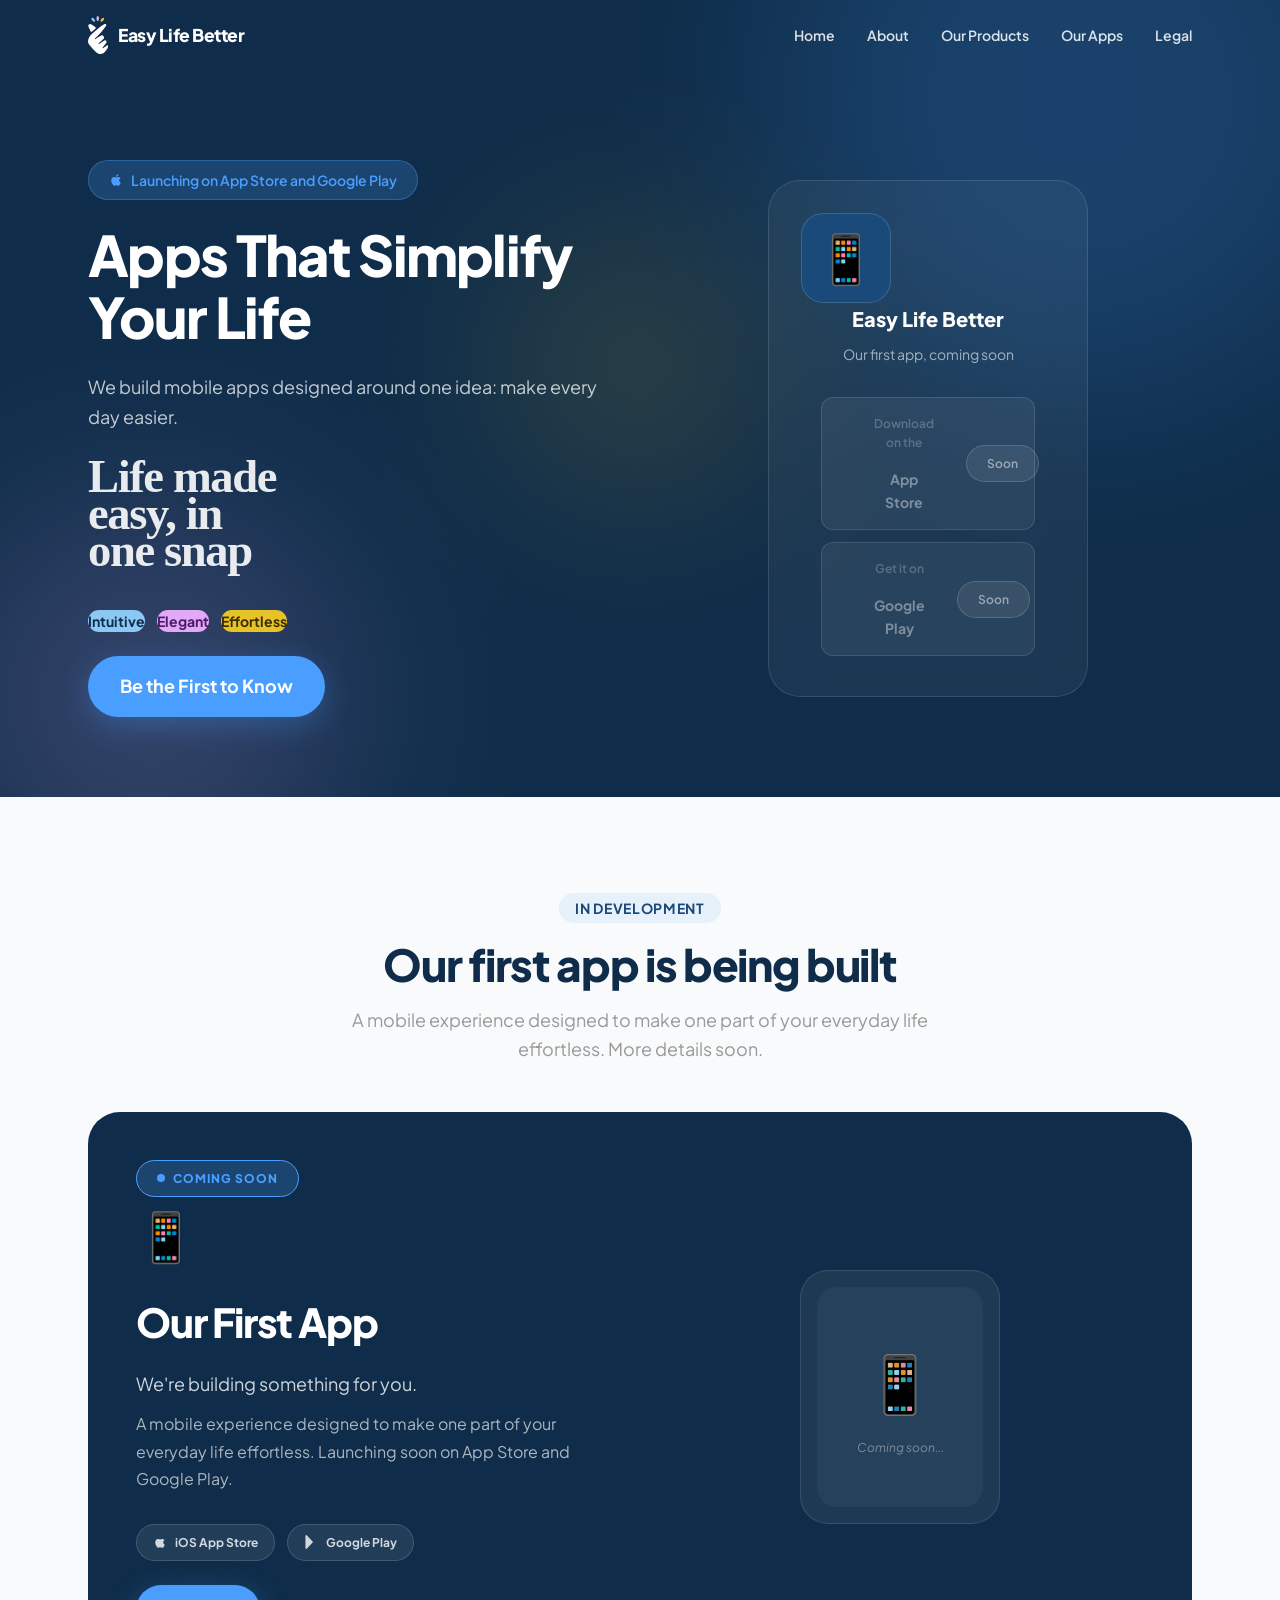
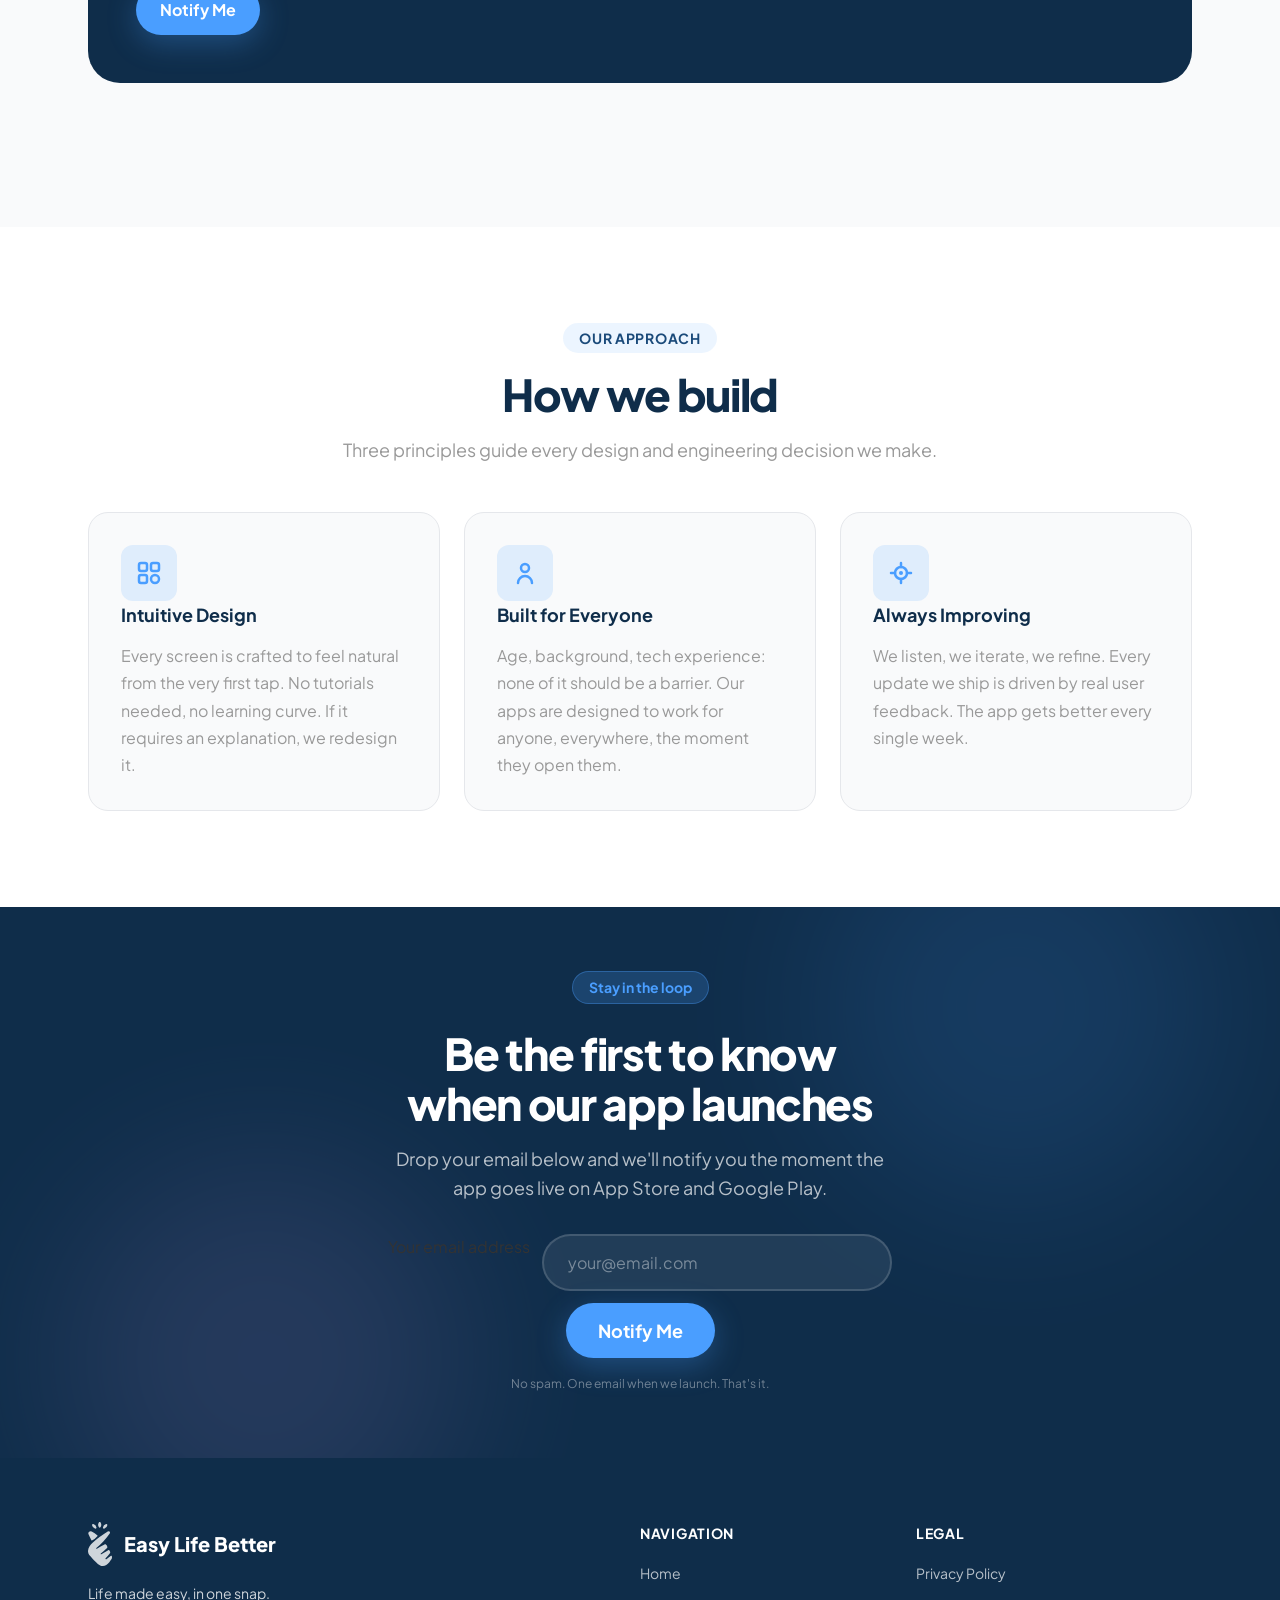
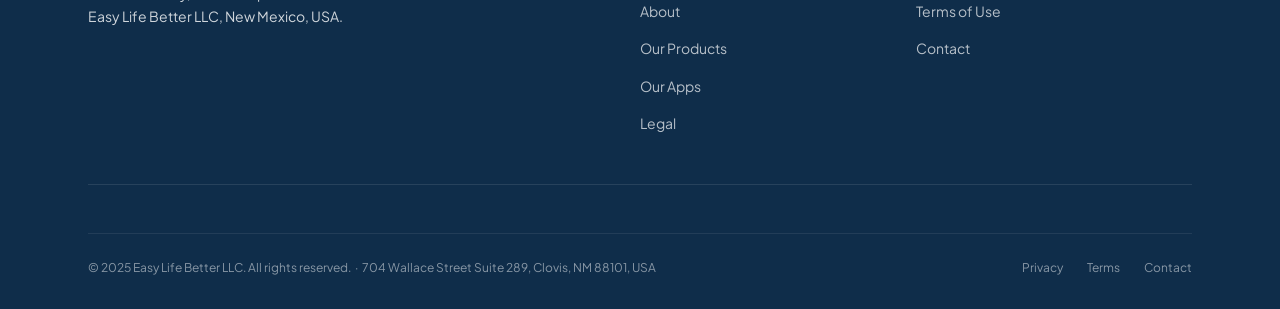
==== commit 9bfa6242: "UI fixes: nav brand, hero rewrite, legal cleanup, dark picto Nav: - Add .nav-brand + .brand-name (pi" ====
--- a/apps.html
+++ b/apps.html
@@ -12,7 +12,7 @@
   <meta property="og:description" content="Mobile apps designed to simplify your everyday life. Coming soon to App Store and Google Play." />
   <meta property="og:image"       content="assets/elb_picto.svg" />
 
-  <link rel="icon" type="image/svg+xml" href="assets/elb_picto.svg" />
+  <link rel="icon" type="image/svg+xml" href="assets/elb_picto_dark.svg" />
   <link rel="stylesheet" href="assets/style.css" />
 
   <style>
@@ -318,12 +318,13 @@
     .notify-disclaimer { margin-top: var(--space-4); font-size: var(--font-size-xs); color: rgba(255,255,255,0.4); }
 
     /* Nav overrides for blue page */
-    .apps-page .nav-logo-text { color: var(--color-white); }
-    .apps-page .nav.scrolled { background: rgba(15,45,74,0.96); }
-    .apps-page .nav.scrolled .nav-logo-text { color: var(--color-white); }
-    .apps-page .nav.scrolled .nav-link { color: rgba(255,255,255,0.85); }
+    .apps-page .brand-name { color: white; }
+    .apps-page .burger span { background: white; }
+    .apps-page .nav.scrolled { background: #ffffff; box-shadow: 0 2px 20px rgba(0,0,0,0.08); }
+    .apps-page .nav.scrolled .brand-name { color: #0f2d4a; }
+    .apps-page .nav.scrolled .nav-link { color: #0f2d4a; }
     .apps-page .nav.scrolled .nav-link:hover { color: var(--apps-accent); }
-    .apps-page .nav.scrolled .nav-toggle span { background: white; }
+    .apps-page .nav.scrolled .burger span { background: #0f2d4a; }
     .apps-page .section-title { color: var(--apps-primary); }
     .apps-page .section-label { background: rgba(74,158,255,0.1); color: var(--apps-secondary); }
     .apps-page .about-label { background: rgba(74,158,255,0.1); color: var(--apps-secondary); }
@@ -340,8 +341,9 @@
     <div class="container">
       <div class="nav-inner">
 
-        <a href="index.html" class="nav-logo" aria-label="Easy Life Better home">
-          <img src="assets/elb_picto.svg" alt="Easy Life Better" height="44" />
+        <a href="index.html" class="nav-brand" aria-label="Easy Life Better home">
+          <img src="assets/elb_picto.svg" alt="" height="38" />
+          <span class="brand-name">Easy Life Better</span>
         </a>
 
         <ul class="nav-links" role="list">
@@ -632,11 +634,19 @@
   </footer>
 
   <script>
-    // Navbar scroll behaviour
+    // Navbar scroll + logo swap
     const nav = document.getElementById('main-nav');
-    const onScroll = () => nav.classList.toggle('scrolled', window.scrollY > 40);
-    window.addEventListener('scroll', onScroll, { passive: true });
-    onScroll();
+    const logo = document.querySelector('.nav-brand img');
+    window.addEventListener('scroll', () => {
+      if (window.scrollY > 60) {
+        nav.classList.add('scrolled');
+        if (logo) logo.src = 'assets/elb_picto_dark.svg';
+      } else {
+        nav.classList.remove('scrolled');
+        if (logo) logo.src = 'assets/elb_picto.svg';
+      }
+    }, { passive: true });
+    if (window.scrollY > 60) { nav.classList.add('scrolled'); if (logo) logo.src = 'assets/elb_picto_dark.svg'; }
 
     // Burger menu
     const burger = document.querySelector('.burger');
--- a/assets/style.css
+++ b/assets/style.css
@@ -190,6 +190,24 @@
 }
 .nav.scrolled .nav-logo-text { color: var(--color-primary); }
 
+/* ── Nav brand (picto + name) ─────────────────────────────── */
+.nav-brand {
+  display: flex;
+  align-items: center;
+  gap: 10px;
+  text-decoration: none;
+}
+.nav-brand img { height: 38px; width: auto; transition: none; }
+.brand-name {
+  font-size: 1.1rem;
+  font-weight: 800;
+  color: white;
+  letter-spacing: -0.03em;
+  transition: color var(--transition-base);
+}
+.nav.scrolled .brand-name { color: #1e5439; }
+.nav.scrolled .nav-brand img { content: url('elb_picto_dark.svg'); }
+
 .nav-links {
   display: flex;
   align-items: center;
@@ -215,30 +233,45 @@
 .nav-link:hover { color: var(--color-white); }
 .nav-link:hover::after { transform: scaleX(1); }
 
-.nav.scrolled .nav-link { color: var(--color-text); }
-.nav.scrolled .nav-link:hover { color: var(--color-primary); }
+.nav.scrolled .nav-link { color: #1e5439; }
+.nav.scrolled .nav-link:hover { color: var(--color-primary-dark); }
+.nav.scrolled .burger span { background: #1e5439; }
 
 .nav-cta { margin-left: var(--space-4); }
 
-/* Mobile nav toggle */
+/* Mobile nav toggle / burger */
 .nav-toggle {
   display: none;
   flex-direction: column;
   gap: 5px;
   cursor: pointer;
-  padding: var(--space-2);
+  padding: 4px;
   background: none;
   border: none;
 }
-.nav-toggle span {
+.burger {
+  display: none;
+  flex-direction: column;
+  gap: 5px;
+  cursor: pointer;
+  padding: 4px;
+  background: none;
+  border: none;
+}
+.nav-toggle span,
+.burger span {
   display: block;
   width: 24px;
   height: 2px;
   background: var(--color-white);
   border-radius: 2px;
-  transition: transform var(--transition-base), opacity var(--transition-base);
-}
-.nav.scrolled .nav-toggle span { background: var(--color-primary); }
+  transform-origin: center;
+  transition: transform 0.3s ease, opacity 0.3s ease, width 0.3s ease;
+}
+.nav.scrolled .nav-toggle span { background: #1e5439; }
+.burger.active span:nth-child(1) { transform: translateY(7px) rotate(45deg); }
+.burger.active span:nth-child(2) { opacity: 0; transform: scaleX(0); }
+.burger.active span:nth-child(3) { transform: translateY(-7px) rotate(-45deg); }
 
 @media (max-width: 767px) {
   .nav-links { display: none; }
@@ -265,9 +298,46 @@
   .nav-links .nav-link:hover { color: var(--color-accent-yellow) !important; }
 }
 
-.burger.active span:nth-child(1) { transform: rotate(45deg) translate(5px, 5px); }
-.burger.active span:nth-child(2) { opacity: 0; }
-.burger.active span:nth-child(3) { transform: rotate(-45deg) translate(5px, -5px); }
+/* ── Hero snap image ─────────────────────────────────────── */
+.hero-snap-img {
+  width: 100%;
+  max-width: 480px;
+  border-radius: var(--radius-xl);
+  object-fit: cover;
+  aspect-ratio: 4/3;
+  box-shadow: 0 20px 60px rgba(0,0,0,0.28);
+  display: block;
+}
+
+/* ── About decorative element ────────────────────────────── */
+.about-deco {
+  width: 80px;
+  opacity: 0.15;
+  position: absolute;
+  bottom: -20px;
+  right: -20px;
+  pointer-events: none;
+}
+.about-img {
+  width: 100%;
+  border-radius: var(--radius-xl);
+  object-fit: cover;
+  max-height: 400px;
+  display: block;
+}
+
+/* ── Global tag / badge padding fix ─────────────────────── */
+.snap-dot, .hero-tags span, .apps-oval,
+[class*="badge"]:not(.hero-badge),
+[class*="pill"] {
+  padding: 8px 20px;
+}
+.hero-badge { padding: var(--space-2) var(--space-4); }
+
+/* ── Amazon button padding ───────────────────────────────── */
+.btn-amazon {
+  padding: 14px 32px !important;
+}
 
 /* ── Hero Section ─────────────────────────────────────────── */
 .hero {
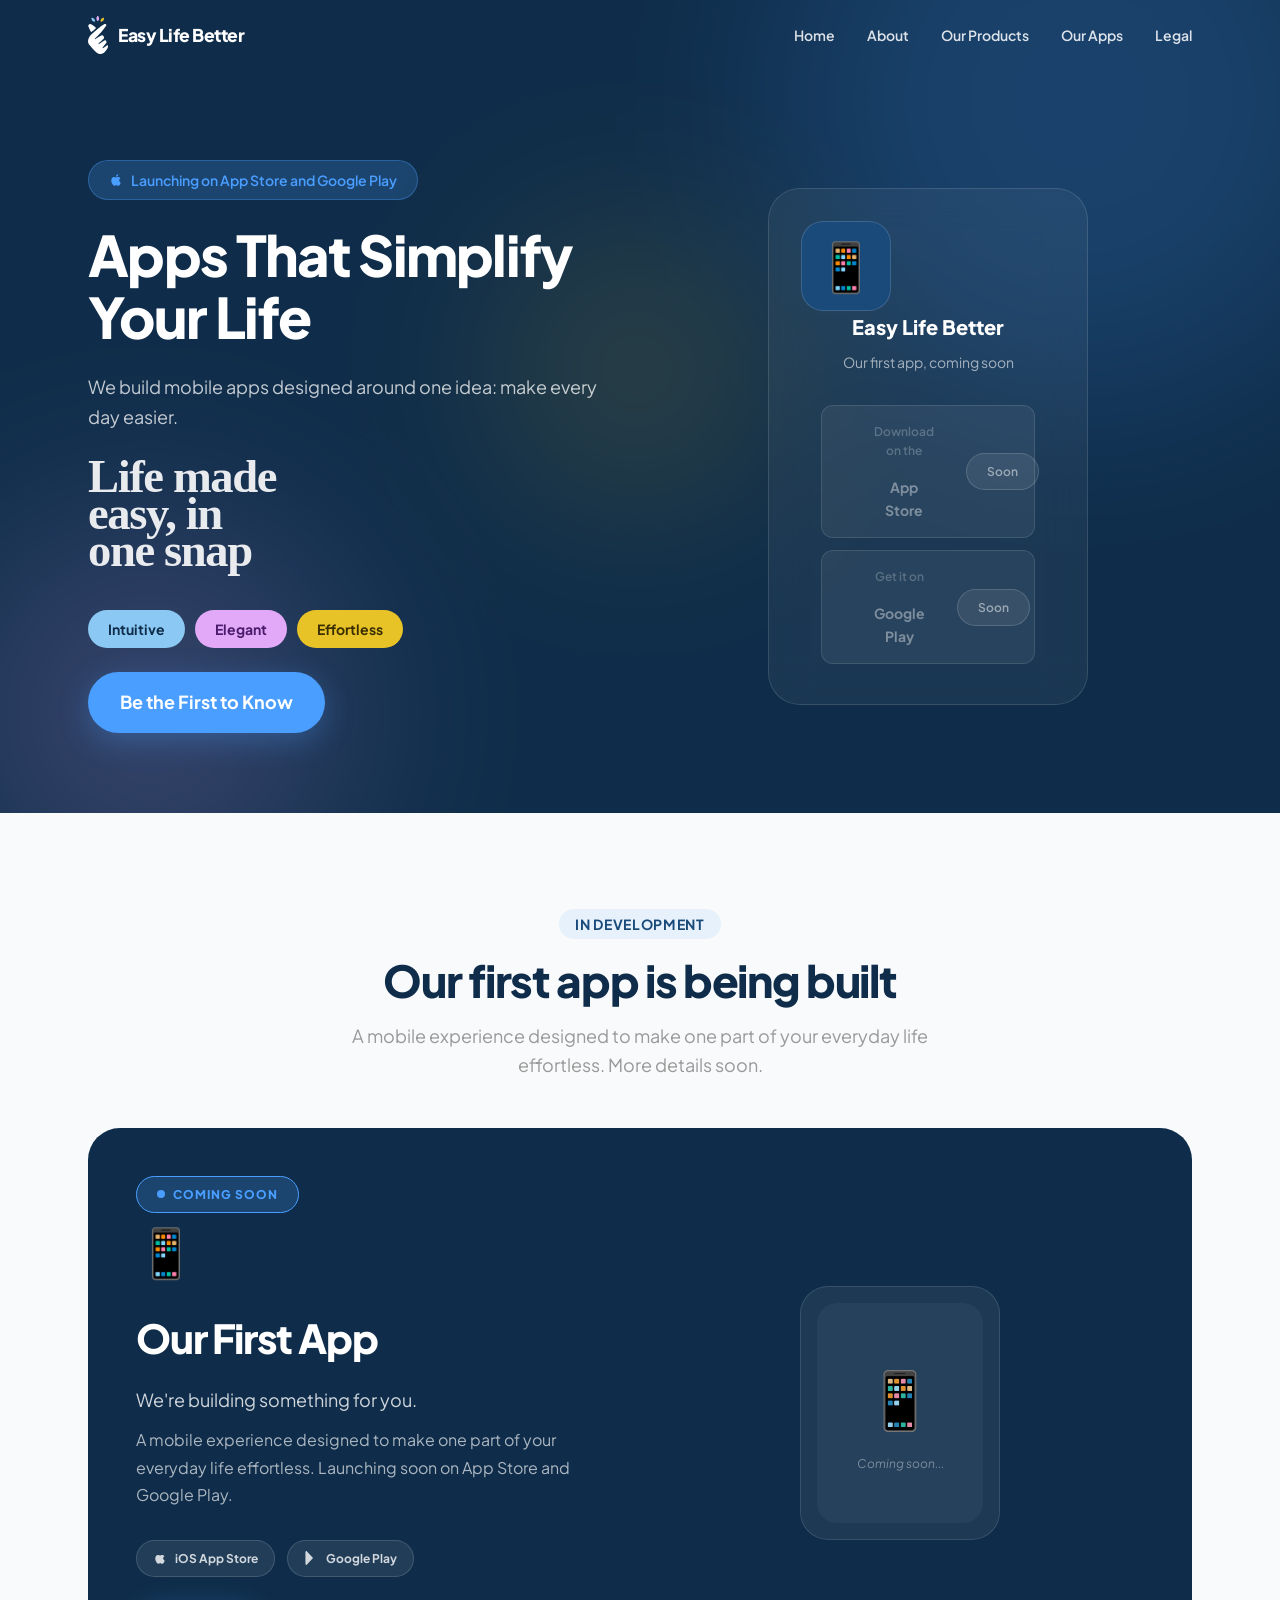
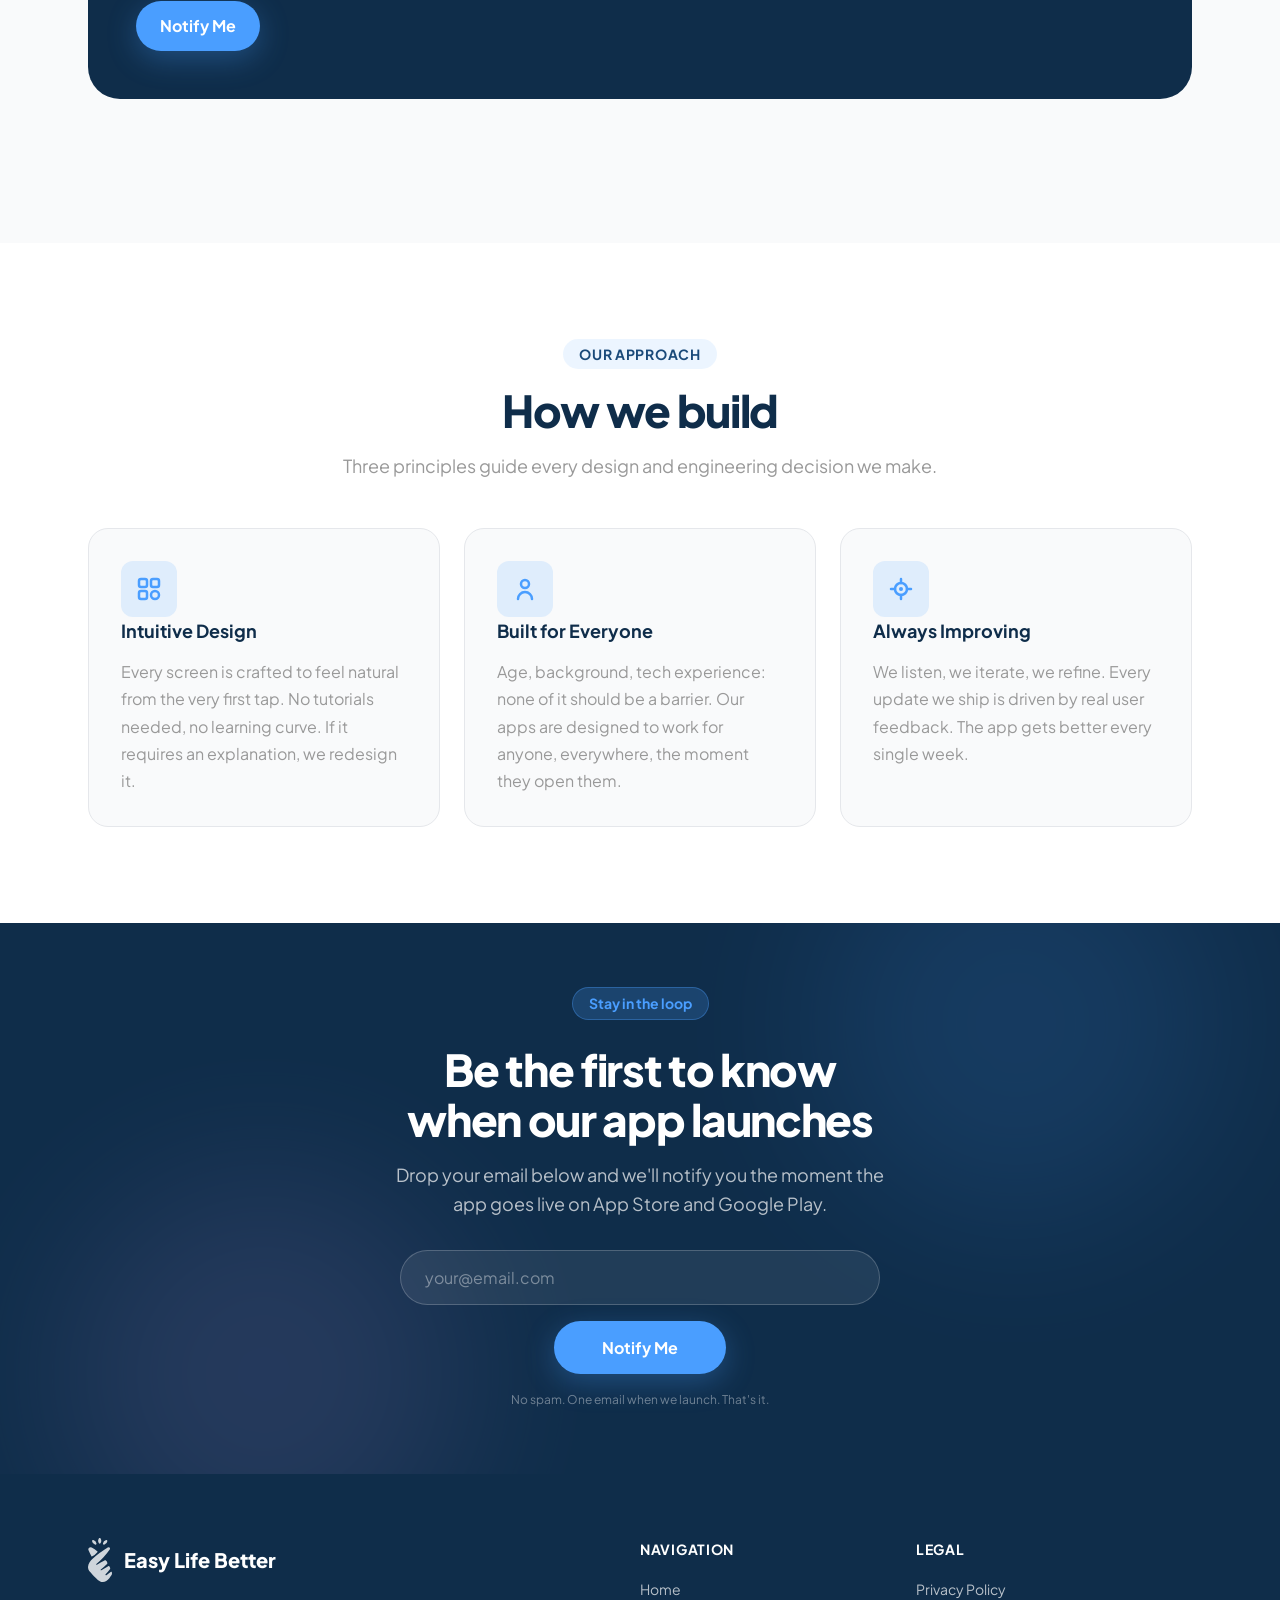
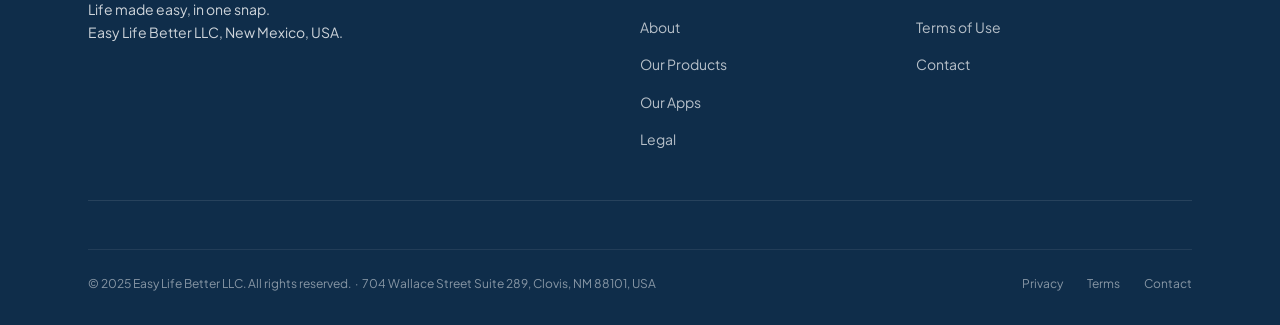
==== commit 0f692885: "fix: UI fixes round 4 — pills, hero buttons, forms, image positioning - Fix snap-dots/pills: flex-wr" ====
--- a/apps.html
+++ b/apps.html
@@ -48,14 +48,19 @@
     /* Brand ovals decoration */
     .apps-ovals {
       display: flex;
-      gap: var(--space-3);
+      flex-wrap: wrap;
+      gap: 10px;
       margin-bottom: var(--space-6);
+      overflow: visible;
+      padding-left: 0;
     }
     .apps-oval {
-      padding: var(--space-2) var(--space-5);
+      padding: 8px 20px;
       border-radius: var(--radius-full);
       font-size: var(--font-size-sm);
       font-weight: 700;
+      white-space: nowrap;
+      display: inline-block;
     }
     .apps-oval-blue   { background: var(--color-accent-blue);   color: #0f2d4a; }
     .apps-oval-purple { background: var(--color-accent-purple); color: #4a1a6b; }
@@ -297,25 +302,37 @@
     .notify-subtitle { color: rgba(255,255,255,0.7); font-size: var(--font-size-lg); margin-bottom: var(--space-8); }
     .notify-form {
       display: flex;
-      gap: var(--space-3);
-      flex-wrap: wrap;
-      justify-content: center;
+      flex-direction: column;
+      align-items: center;
+      gap: 16px;
+      max-width: 480px;
+      margin: 0 auto;
     }
     .notify-input {
-      flex: 1 1 260px;
-      padding: var(--space-4) var(--space-6);
-      border-radius: var(--radius-full);
-      border: 2px solid rgba(255,255,255,0.15);
+      width: 100%;
+      padding: 16px 24px;
+      border-radius: 999px;
+      border: 1.5px solid rgba(255,255,255,0.2);
       background: rgba(255,255,255,0.08);
       color: white;
-      font-size: var(--font-size-base);
+      font-size: 1rem;
       font-family: var(--font-family);
       outline: none;
-      transition: border-color var(--transition-fast), background var(--transition-fast);
+      transition: border-color 0.2s ease, background 0.2s ease;
     }
     .notify-input::placeholder { color: rgba(255,255,255,0.4); }
     .notify-input:focus { border-color: var(--apps-accent); background: rgba(255,255,255,0.12); }
+    .notify-form .btn-apps-primary {
+      padding: 16px 48px;
+      border-radius: 999px;
+      font-size: 1rem;
+    }
     .notify-disclaimer { margin-top: var(--space-4); font-size: var(--font-size-xs); color: rgba(255,255,255,0.4); }
+    /* Email label color fix */
+    label[for="notify-email"],
+    .email-label {
+      color: rgba(255,255,255,0.6) !important;
+    }
 
     /* Nav overrides for blue page */
     .apps-page .brand-name { color: white; }
--- a/assets/style.css
+++ b/assets/style.css
@@ -72,6 +72,17 @@
 *, *::before, *::after { box-sizing: border-box; margin: 0; padding: 0; }
 
 html { scroll-behavior: smooth; -webkit-text-size-adjust: 100%; }
+
+/* Screen-reader only */
+.sr-only {
+  position: absolute;
+  width: 1px; height: 1px;
+  padding: 0; margin: -1px;
+  overflow: hidden;
+  clip: rect(0,0,0,0);
+  white-space: nowrap;
+  border: 0;
+}
 
 body {
   font-family: var(--font-family);
@@ -304,6 +315,7 @@
   max-width: 480px;
   border-radius: var(--radius-xl);
   object-fit: cover;
+  object-position: center top;
   aspect-ratio: 4/3;
   box-shadow: 0 20px 60px rgba(0,0,0,0.28);
   display: block;
@@ -346,8 +358,29 @@
   display: flex;
   align-items: center;
   position: relative;
-  overflow: hidden;
+  overflow: clip; /* clips blobs but allows flex children to overflow on inline axis */
   padding-top: 80px;
+}
+
+/* Hero-specific button overrides: need contrast against dark green bg */
+.hero .btn-primary {
+  background: #ffffff;
+  color: #1e5439;
+  box-shadow: 0 8px 24px rgba(0,0,0,0.15);
+}
+.hero .btn-primary:hover {
+  background: #f0f0f0;
+  box-shadow: 0 12px 32px rgba(0,0,0,0.2);
+  transform: translateY(-2px) scale(1.02);
+}
+.hero .btn-outline {
+  background: transparent;
+  color: white;
+  border: 2px solid rgba(255,255,255,0.5);
+}
+.hero .btn-outline:hover {
+  border-color: white;
+  background: rgba(255,255,255,0.08);
 }
 
 /* Decorative background blobs */
@@ -382,9 +415,14 @@
   gap: var(--space-12);
   align-items: center;
   padding: var(--space-16) 0;
+  overflow: visible;
 }
 @media (min-width: 768px) {
   .hero-content { grid-template-columns: 1fr 1fr; padding: var(--space-20) 0; }
+}
+@media (max-width: 767px) {
+  .hero-text { padding: 0; overflow: visible; }
+  .snap-dots { padding-right: var(--space-4); }
 }
 
 .hero-text { color: var(--color-white); }
@@ -428,20 +466,24 @@
   animation-delay: 0.3s;
 }
 
-/* Snap dots decoration */
+/* Snap dots / tag pills decoration */
 .snap-dots {
   display: flex;
+  flex-wrap: wrap;
   gap: var(--space-3);
   margin-top: var(--space-10);
+  overflow: visible;
   animation: fadeSlideUp 0.7s ease both;
   animation-delay: 0.4s;
 }
 .snap-dot {
-  padding: var(--space-2) var(--space-5);
+  padding: 8px 20px;
   border-radius: var(--radius-full);
   font-size: var(--font-size-sm);
   font-weight: 700;
   letter-spacing: 0.02em;
+  white-space: nowrap;
+  display: inline-block;
 }
 .snap-dot-blue   { background: var(--color-accent-blue);   color: #1a3a52; }
 .snap-dot-purple { background: var(--color-accent-purple); color: #4a1a6b; }
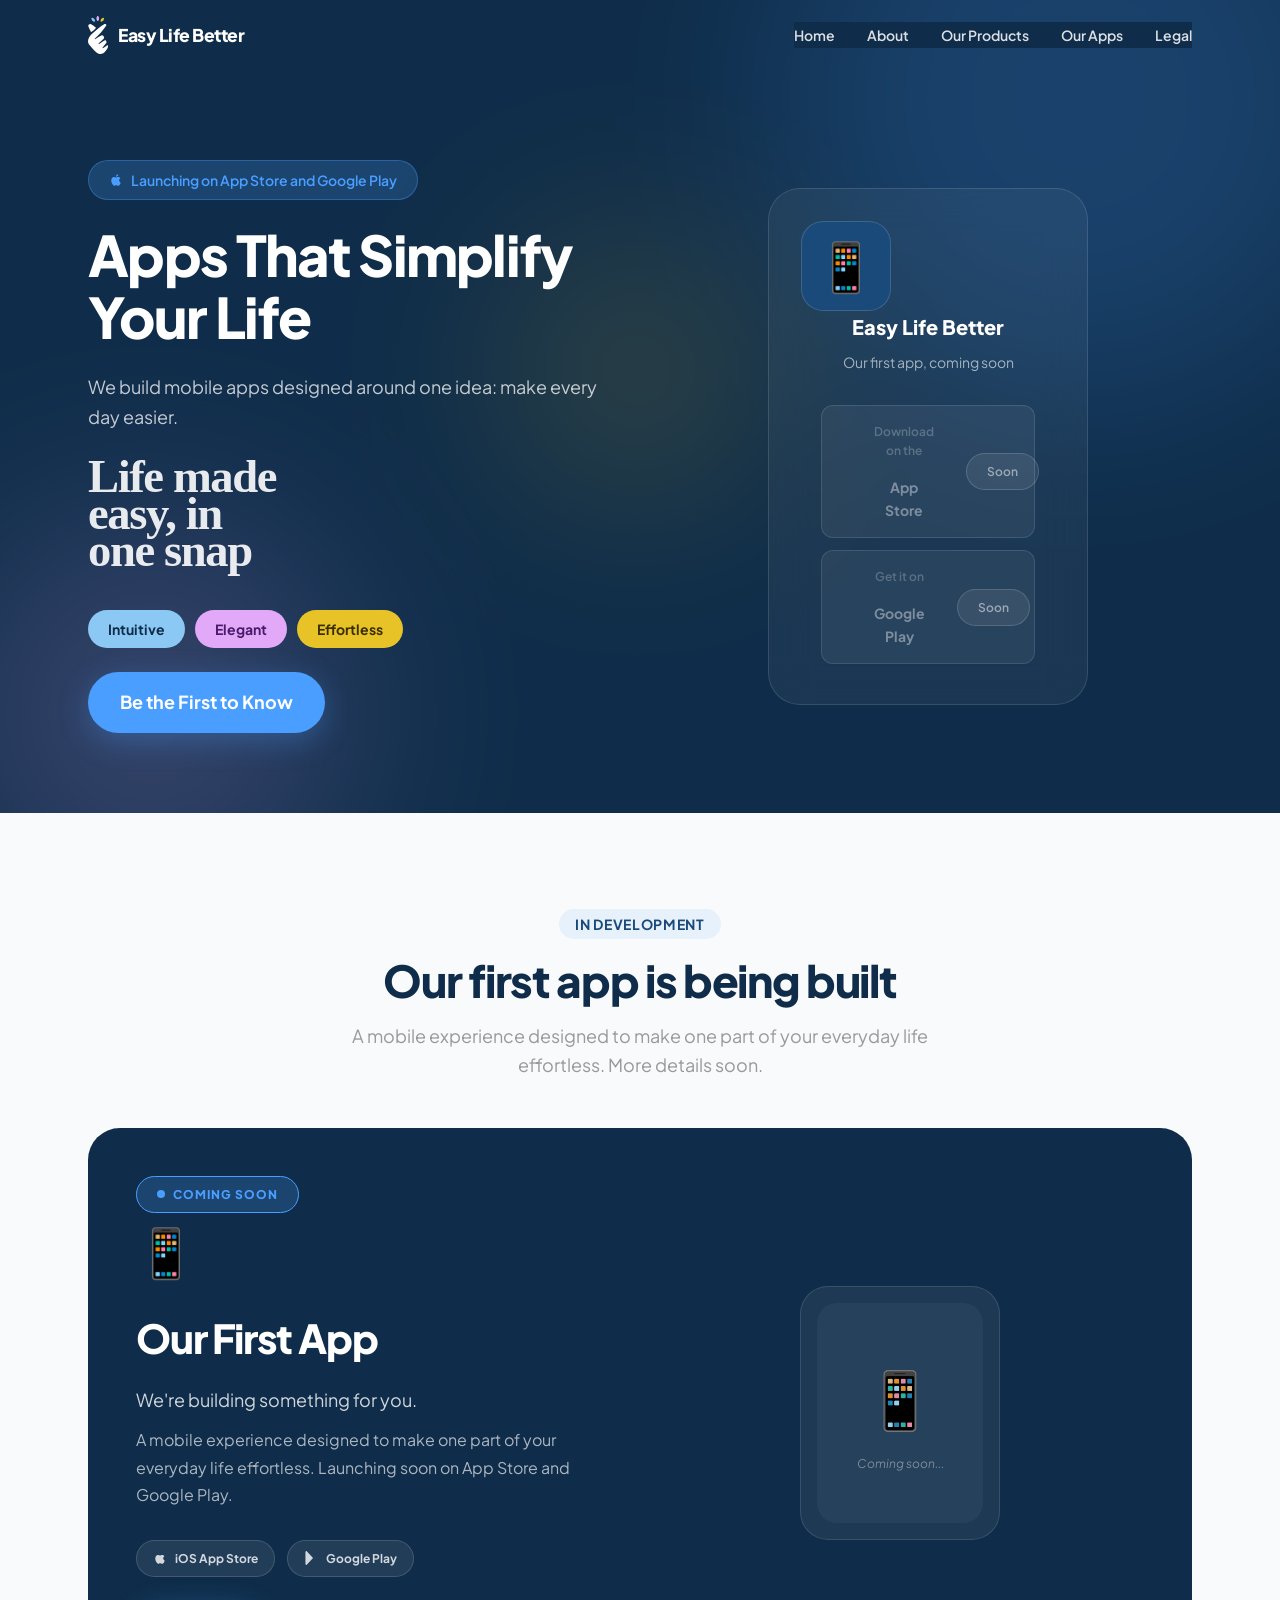
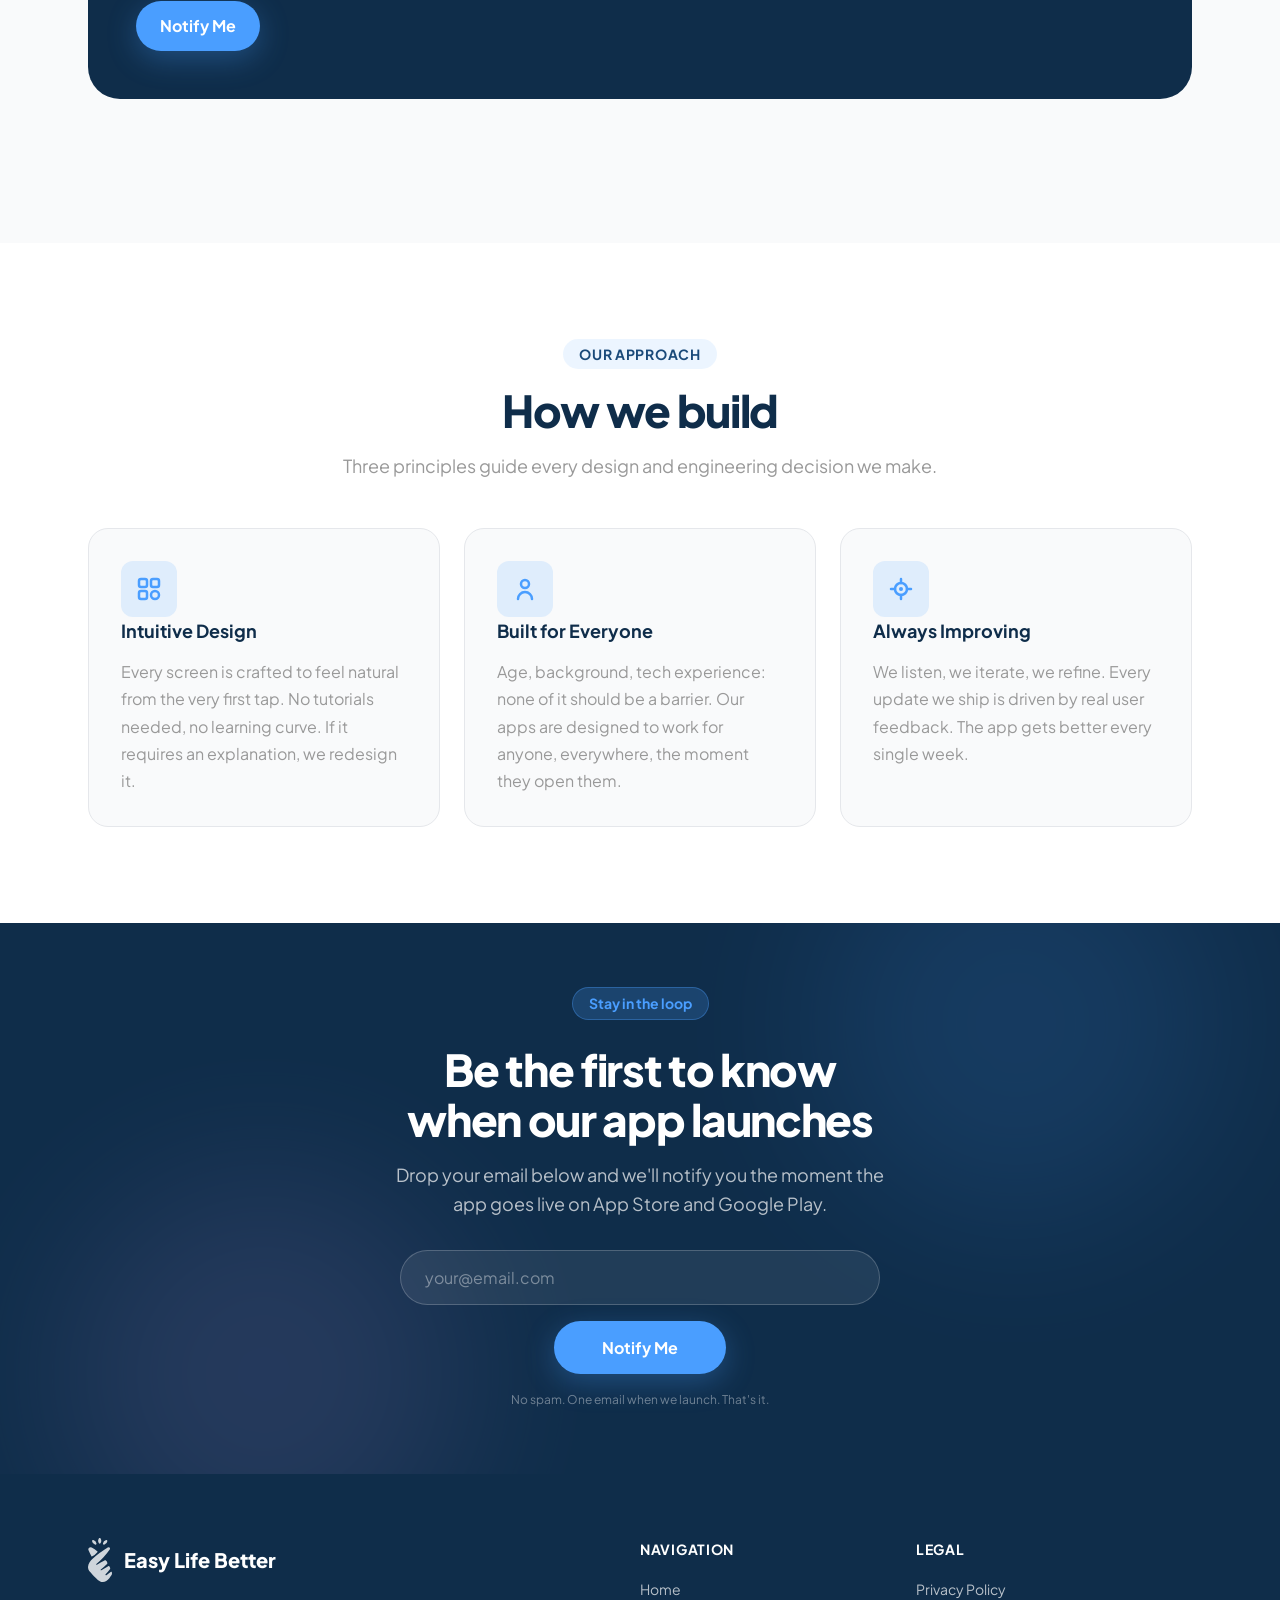
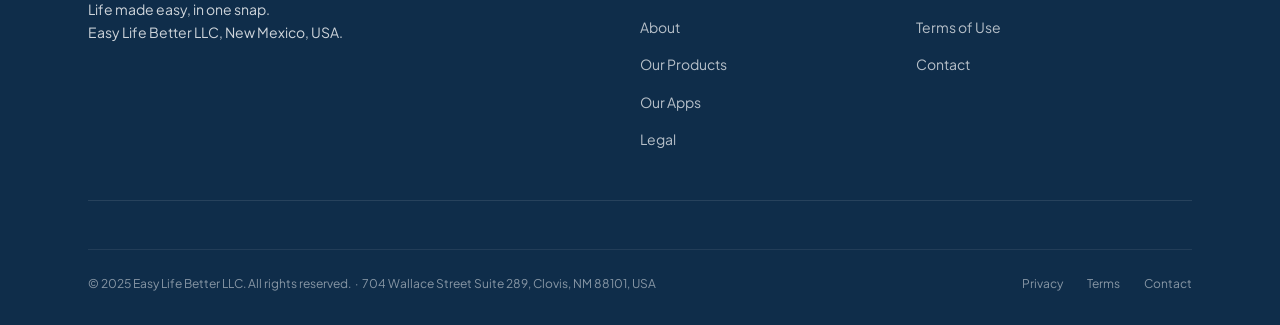
==== commit d8191a7e: "fix: UI fixes round 5 — new hero image, reduced gap, pill spacing, blue burger - Replace hero image " ====
--- a/apps.html
+++ b/apps.html
@@ -349,6 +349,14 @@
     /* Footer blue override */
     .apps-page .footer { background: var(--apps-primary); }
     .apps-page .footer-bottom { border-top: 1px solid rgba(255,255,255,0.08); padding-top: var(--space-6); }
+
+    /* Mobile burger menu: override global green with apps blue */
+    body.apps-page .nav-links {
+      background: #0f2d4a !important;
+    }
+    body.apps-page .nav-links.nav-open {
+      background: #0f2d4a !important;
+    }
   </style>
 </head>
 <body class="apps-page">
--- a/assets/style.css
+++ b/assets/style.css
@@ -315,7 +315,7 @@
   max-width: 480px;
   border-radius: var(--radius-xl);
   object-fit: cover;
-  object-position: center top;
+  object-position: center center;
   aspect-ratio: 4/3;
   box-shadow: 0 20px 60px rgba(0,0,0,0.28);
   display: block;
@@ -359,7 +359,7 @@
   align-items: center;
   position: relative;
   overflow: clip; /* clips blobs but allows flex children to overflow on inline axis */
-  padding-top: 80px;
+  padding-top: 70px;
 }
 
 /* Hero-specific button overrides: need contrast against dark green bg */
@@ -414,7 +414,7 @@
   grid-template-columns: 1fr;
   gap: var(--space-12);
   align-items: center;
-  padding: var(--space-16) 0;
+  padding: var(--space-6) 0 var(--space-16);
   overflow: visible;
 }
 @media (min-width: 768px) {
@@ -471,7 +471,8 @@
   display: flex;
   flex-wrap: wrap;
   gap: var(--space-3);
-  margin-top: var(--space-10);
+  margin-top: var(--space-6);
+  margin-bottom: 32px;
   overflow: visible;
   animation: fadeSlideUp 0.7s ease both;
   animation-delay: 0.4s;
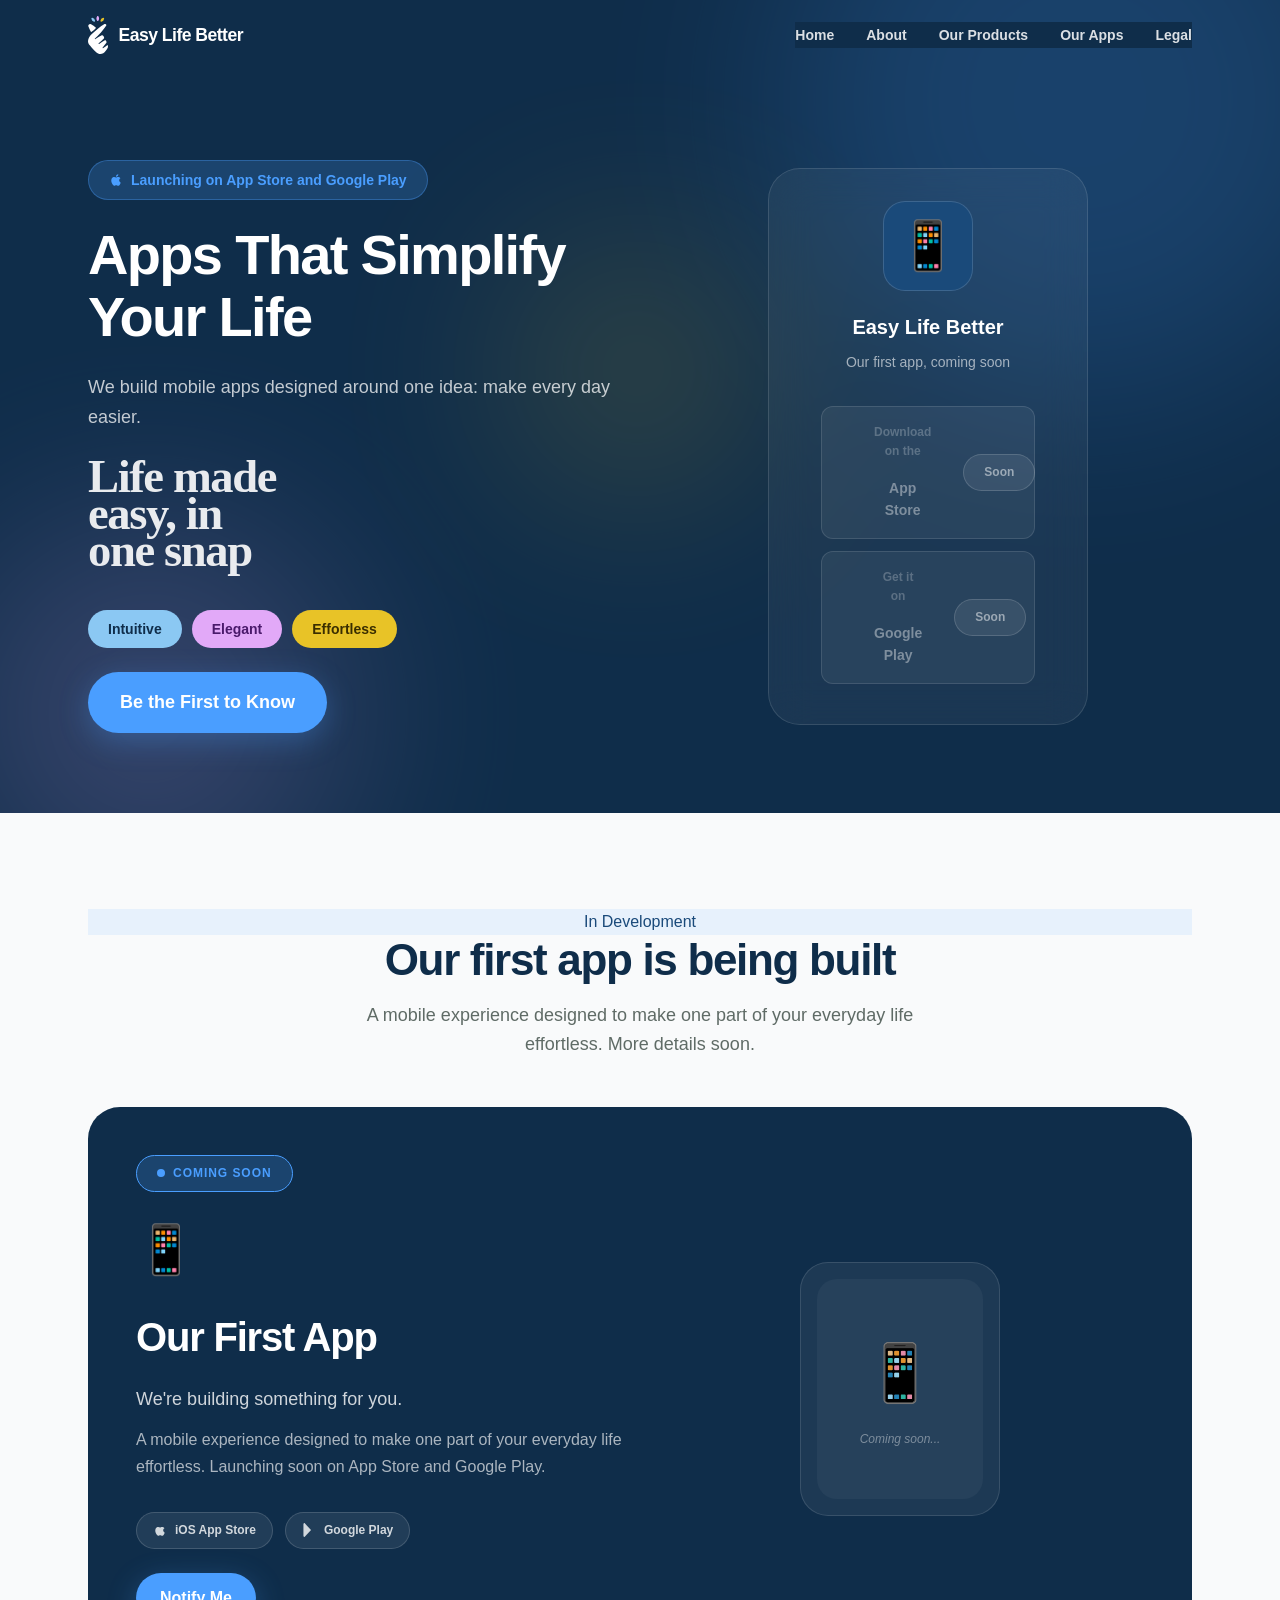
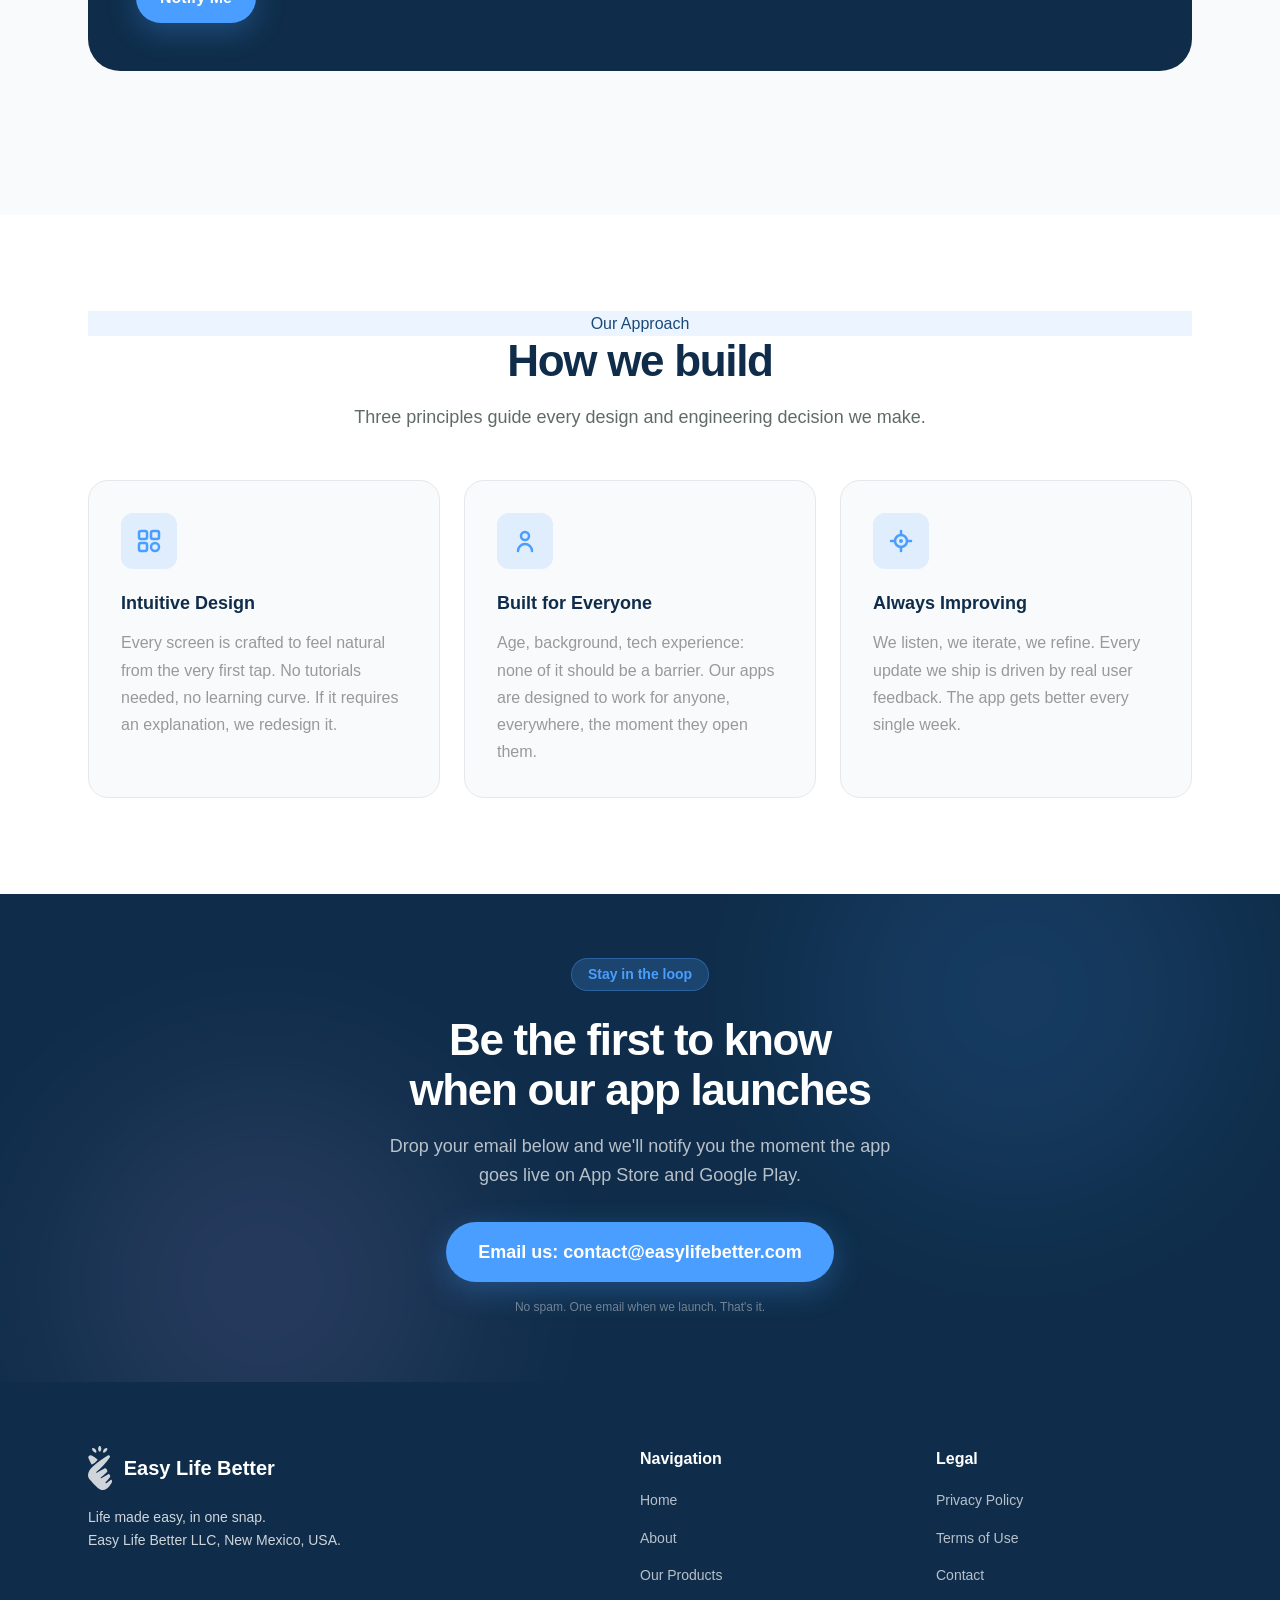
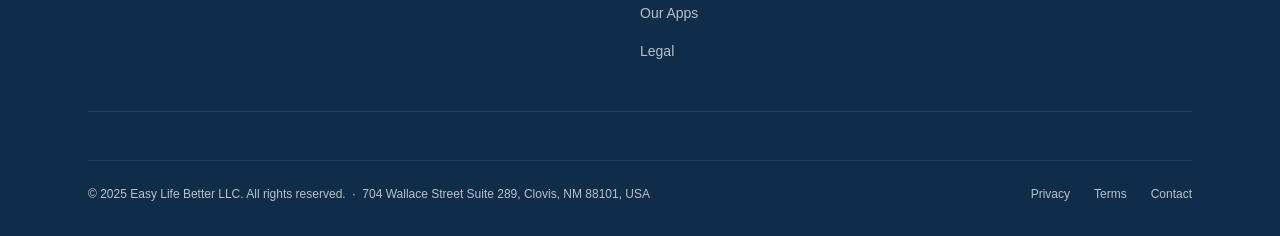
==== commit c64bd1f2: "Retire les formulaires d'inscription, remplacés par un lien email Le formulaire envoyait les adresse" ====
--- a/apps.html
+++ b/apps.html
@@ -585,22 +585,7 @@
         Drop your email below and we'll notify you the moment the app goes live
         on App Store and Google Play.
       </p>
-      <form class="notify-form" action="mailto:contact@easylifebetter.com" method="get" enctype="text/plain" aria-label="Notify me form">
-        <label for="notify-email" class="sr-only">Your email address</label>
-        <input
-          type="email"
-          id="notify-email"
-          name="body"
-          class="notify-input"
-          placeholder="your@email.com"
-          required
-          aria-required="true"
-          aria-label="Enter your email address to be notified"
-        />
-        <button type="submit" class="btn btn-apps-primary btn-lg" aria-label="Submit to be notified">
-          Notify Me
-        </button>
-      </form>
+      <p><a href="mailto:contact@easylifebetter.com?subject=App%20launch" class="btn btn-apps-primary btn-lg">Email us: contact@easylifebetter.com</a></p>
       <p class="notify-disclaimer">No spam. One email when we launch. That's it.</p>
     </div>
   </section>
--- a/assets/style.css
+++ b/assets/style.css
@@ -1,9 +1,7 @@
 /* ============================================================
-   Easy Life Better LLC — Global Styles
+   Easy Life Better LLC, global styles
    Brand CSS Variables + Design System
    ============================================================ */
-
-@import url('https://fonts.googleapis.com/css2?family=Plus+Jakarta+Sans:wght@400;600;700;800&display=swap');
 
 /* ── Design Tokens ────────────────────────────────────────── */
 :root {
@@ -42,8 +40,10 @@
   --space-2:  0.5rem;
   --space-3:  0.75rem;
   --space-4:  1rem;
+  --space-5:  1.25rem;
   --space-6:  1.5rem;
   --space-8:  2rem;
+  --space-10: 2.5rem;
   --space-12: 3rem;
   --space-16: 4rem;
   --space-20: 5rem;
@@ -94,6 +94,7 @@
 }
 
 img { max-width: 100%; display: block; }
+picture { display: block; }
 a  { color: inherit; text-decoration: none; }
 ul { list-style: none; }
 
@@ -250,7 +251,7 @@
 
 .nav-cta { margin-left: var(--space-4); }
 
-/* Mobile nav toggle / burger */
+/* Small-screen nav toggle / burger */
 .nav-toggle {
   display: none;
   flex-direction: column;
@@ -289,8 +290,8 @@
   .nav-toggle { display: flex; }
 }
 
-/* ── Mobile burger menu ───────────────────────────────────── */
-@media (max-width: 768px) {
+/* ── Small-screen burger menu ───────────────────────────────────── */
+@media (max-width: 767px) {
   .nav-links {
     flex-direction: column;
     position: absolute;
@@ -309,18 +310,6 @@
   .nav-links .nav-link:hover { color: var(--color-accent-yellow) !important; }
 }
 
-/* ── Hero snap image ─────────────────────────────────────── */
-.hero-snap-img {
-  width: 100%;
-  max-width: 480px;
-  border-radius: var(--radius-xl);
-  object-fit: cover;
-  object-position: center center;
-  aspect-ratio: 4/3;
-  box-shadow: 0 20px 60px rgba(0,0,0,0.28);
-  display: block;
-}
-
 /* ── About decorative element ────────────────────────────── */
 .about-deco {
   width: 80px;
@@ -339,7 +328,7 @@
 }
 
 /* ── Global tag / badge padding fix ─────────────────────── */
-.snap-dot, .hero-tags span, .apps-oval,
+.snap-dot, .hero-tags span,
 [class*="badge"]:not(.hero-badge),
 [class*="pill"] {
   padding: 8px 20px;
@@ -432,7 +421,7 @@
   align-items: center;
   gap: var(--space-2);
   padding: var(--space-2) var(--space-4);
-  background: rgba(255,255,255,0.12);
+  background: rgba(10,30,20,0.45);
   border: 1px solid rgba(255,255,255,0.2);
   border-radius: var(--radius-full);
   font-size: var(--font-size-sm);
@@ -499,84 +488,6 @@
   animation-delay: 0.25s;
 }
 
-.hero-phone-mockup {
-  position: relative;
-  width: 280px;
-}
-@media (min-width: 768px) { .hero-phone-mockup { width: 320px; } }
-
-.hero-card {
-  background: rgba(255,255,255,0.1);
-  backdrop-filter: blur(20px);
-  -webkit-backdrop-filter: blur(20px);
-  border: 1px solid rgba(255,255,255,0.2);
-  border-radius: var(--radius-xl);
-  padding: var(--space-8);
-  text-align: center;
-  color: var(--color-white);
-}
-.hero-card-logo {
-  width: 100px;
-  height: 100px;
-  margin: 0 auto var(--space-4);
-  border-radius: var(--radius-lg);
-  overflow: hidden;
-  background: rgba(255,255,255,0.15);
-  display: flex;
-  align-items: center;
-  justify-content: center;
-}
-.hero-card-logo img { width: 80px; height: 80px; object-fit: contain; }
-.hero-card-name { font-size: var(--font-size-xl); font-weight: 800; margin-bottom: var(--space-2); }
-.hero-card-slogan { font-size: var(--font-size-sm); color: rgba(255,255,255,0.7); margin-bottom: var(--space-6); }
-.hero-card-dots {
-  display: flex;
-  justify-content: center;
-  gap: var(--space-2);
-  margin-bottom: var(--space-6);
-}
-.hero-card-dot {
-  width: 14px; height: 14px;
-  border-radius: 50%;
-}
-.hero-card-dot.blue   { background: var(--color-accent-blue); }
-.hero-card-dot.purple { background: var(--color-accent-purple); }
-.hero-card-dot.yellow { background: var(--color-accent-yellow); }
-
-.hero-card-btn {
-  display: block;
-  padding: var(--space-3) var(--space-6);
-  background: var(--color-white);
-  color: var(--color-primary);
-  border-radius: var(--radius-full);
-  font-weight: 700;
-  font-size: var(--font-size-sm);
-  transition: transform var(--transition-base), box-shadow var(--transition-base);
-}
-.hero-card-btn:hover { transform: scale(1.04); box-shadow: var(--shadow-md); }
-
-/* ── Stats bar ────────────────────────────────────────────── */
-.stats-bar {
-  background: var(--color-white);
-  padding: var(--space-8) 0;
-  border-bottom: 1px solid var(--color-border);
-}
-.stats-inner {
-  display: grid;
-  grid-template-columns: repeat(2, 1fr);
-  gap: var(--space-6);
-  text-align: center;
-}
-@media (min-width: 768px) { .stats-inner { grid-template-columns: repeat(4, 1fr); } }
-
-.stat-number {
-  font-size: var(--font-size-3xl);
-  font-weight: 800;
-  color: var(--color-primary);
-  letter-spacing: -0.03em;
-}
-.stat-label { font-size: var(--font-size-sm); color: var(--color-gray); margin-top: var(--space-1); }
-
 /* ── About / Mission ──────────────────────────────────────── */
 .about { background: var(--color-white); }
 .about-grid {
@@ -587,18 +498,6 @@
 }
 @media (min-width: 768px) { .about-grid { grid-template-columns: 1fr 1fr; } }
 
-.about-label {
-  display: inline-block;
-  padding: var(--space-1) var(--space-4);
-  background: rgba(30,84,57,0.08);
-  color: var(--color-primary);
-  border-radius: var(--radius-full);
-  font-size: var(--font-size-sm);
-  font-weight: 700;
-  margin-bottom: var(--space-4);
-  letter-spacing: 0.05em;
-  text-transform: uppercase;
-}
 .about-title { color: var(--color-primary); margin-bottom: var(--space-6); }
 .about-desc { color: var(--color-text); margin-bottom: var(--space-4); line-height: 1.75; }
 
@@ -629,20 +528,8 @@
 /* ── Values / Cards ───────────────────────────────────────── */
 .values { background: var(--color-bg); }
 .section-header { text-align: center; margin-bottom: var(--space-12); }
-.section-label {
-  display: inline-block;
-  padding: var(--space-1) var(--space-4);
-  background: rgba(30,84,57,0.08);
-  color: var(--color-primary);
-  border-radius: var(--radius-full);
-  font-size: var(--font-size-sm);
-  font-weight: 700;
-  margin-bottom: var(--space-4);
-  letter-spacing: 0.05em;
-  text-transform: uppercase;
-}
 .section-title { color: var(--color-primary); margin-bottom: var(--space-4); }
-.section-desc { color: var(--color-gray); font-size: var(--font-size-lg); max-width: 600px; margin: 0 auto; }
+.section-desc { color: #5f6b66; font-size: var(--font-size-lg); max-width: 600px; margin: 0 auto; }
 
 .cards-grid {
   display: grid;
@@ -676,49 +563,7 @@
 }
 .value-icon svg { width: 28px; height: 28px; }
 .value-title { font-weight: 700; font-size: var(--font-size-lg); color: var(--color-primary); margin-bottom: var(--space-3); }
-.value-desc { color: var(--color-gray); line-height: 1.7; }
-
-/* ── Brand Identity ───────────────────────────────────────── */
-.brand-identity { background: var(--color-white); }
-
-.brand-swatches {
-  display: flex;
-  flex-wrap: wrap;
-  gap: var(--space-4);
-  margin-bottom: var(--space-12);
-}
-.swatch {
-  flex: 0 0 auto;
-  width: 120px;
-  border-radius: var(--radius-md);
-  overflow: hidden;
-  box-shadow: var(--shadow-sm);
-  border: 1px solid var(--color-border);
-}
-.swatch-color { height: 80px; width: 100%; }
-.swatch-info { padding: var(--space-3); background: var(--color-white); }
-.swatch-name { font-size: var(--font-size-xs); font-weight: 700; color: var(--color-text); }
-.swatch-hex  { font-size: var(--font-size-xs); color: var(--color-gray); font-family: monospace; }
-
-.brand-logo-variants {
-  display: flex;
-  flex-wrap: wrap;
-  gap: var(--space-6);
-  align-items: stretch;
-}
-.logo-variant {
-  flex: 1 1 250px;
-  border-radius: var(--radius-lg);
-  padding: var(--space-8);
-  display: flex;
-  align-items: center;
-  justify-content: center;
-  min-height: 200px;
-  border: 1px solid var(--color-border);
-}
-.logo-variant-dark { background: var(--color-primary); }
-.logo-variant-light { background: var(--color-bg); }
-.logo-variant img { width: 140px; height: auto; object-fit: contain; }
+.value-desc { color: #5f6b66; line-height: 1.7; }
 
 /* ── Footer ───────────────────────────────────────────────── */
 .footer {
@@ -741,7 +586,7 @@
 .footer-brand-name { font-size: var(--font-size-xl); font-weight: 800; color: var(--color-white); }
 .footer-brand-desc { font-size: var(--font-size-sm); line-height: 1.7; max-width: 320px; }
 
-.footer-col-title { font-weight: 700; color: var(--color-white); margin-bottom: var(--space-4); font-size: var(--font-size-sm); letter-spacing: 0.05em; text-transform: uppercase; }
+.footer-col-title { font-weight: 700; color: var(--color-white); margin-bottom: var(--space-4); font-size: var(--font-size-base); }
 .footer-links { display: flex; flex-direction: column; gap: var(--space-3); }
 .footer-link { font-size: var(--font-size-sm); color: rgba(255,255,255,0.7); transition: color var(--transition-fast); }
 .footer-link:hover { color: var(--color-accent-yellow); }
@@ -774,7 +619,7 @@
   background: var(--color-white);
   border-bottom: 1px solid var(--color-border);
   position: sticky;
-  top: 0;
+  top: 70px;
   z-index: 50;
 }
 .legal-nav-inner {
@@ -789,7 +634,7 @@
   white-space: nowrap;
   font-size: var(--font-size-sm);
   font-weight: 600;
-  color: var(--color-gray);
+  color: #5f6b66;
   padding: var(--space-2) var(--space-3);
   border-radius: var(--radius-sm);
   transition: color var(--transition-fast), background var(--transition-fast);
@@ -808,7 +653,7 @@
 
 .legal-sidebar {
   position: sticky;
-  top: 80px;
+  top: 140px;
   display: none;
 }
 @media (min-width: 1024px) { .legal-sidebar { display: block; } }
@@ -817,7 +662,7 @@
 .legal-sidebar-link {
   font-size: var(--font-size-sm);
   font-weight: 600;
-  color: var(--color-gray);
+  color: #5f6b66;
   padding: var(--space-2) var(--space-4);
   border-radius: var(--radius-sm);
   border-left: 3px solid transparent;
@@ -829,7 +674,7 @@
   background: rgba(30,84,57,0.05);
 }
 
-.legal-content section { margin-bottom: var(--space-16); scroll-margin-top: 80px; }
+.legal-content section { margin-bottom: var(--space-16); scroll-margin-top: 140px; }
 .legal-section-title {
   font-size: var(--font-size-2xl);
   font-weight: 800;
@@ -889,3 +734,395 @@
   transition: opacity 0.6s ease, transform 0.6s ease;
 }
 .reveal.visible { opacity: 1; transform: translateY(0); }
+
+/* ── Hero éclair cut-out ──────────────────────────────────── */
+.hero-eclair {
+  position: relative;
+  width: min(100%, 420px);
+  margin-inline: auto;
+}
+.hero-eclair::before {
+  content: '';
+  position: absolute;
+  inset: 14% 6%;
+  border-radius: 50%;
+  background: radial-gradient(closest-side, rgba(232,195,39,0.28), transparent);
+  filter: blur(12px);
+}
+.hero-eclair img {
+  position: relative;
+  width: 100%;
+  height: auto;
+  transform: rotate(-9deg);
+  filter: drop-shadow(0 28px 32px rgba(0,0,0,0.38));
+}
+@media (max-width: 767px) {
+  .hero-eclair { width: min(72%, 300px); }
+}
+
+/* ── The mold and the result ──────────────────────────────── */
+.pair { background: var(--color-white); }
+.pair-grid {
+  display: grid;
+  grid-template-columns: 1fr;
+  gap: var(--space-8);
+  max-width: 960px;
+  margin: 0 auto;
+}
+@media (min-width: 640px) {
+  .pair-grid { grid-template-columns: 1fr auto 1fr; align-items: center; gap: var(--space-6); }
+}
+.pair-item { margin: 0; }
+.pair-item img {
+  width: 100%;
+  height: auto;
+  aspect-ratio: 4 / 5;
+  object-fit: cover;
+  border-radius: var(--radius-xl);
+  box-shadow: var(--shadow-lg);
+}
+.pair-item figcaption { margin-top: var(--space-4); text-align: center; }
+.pair-title { display: block; font-weight: 800; font-size: var(--font-size-xl); color: var(--color-primary); letter-spacing: -0.02em; }
+.pair-line { display: block; color: #5f6b66; margin-top: var(--space-1); }
+.pair-arrow {
+  justify-self: center;
+  width: 56px; height: 56px;
+  border-radius: 50%;
+  background: var(--color-accent-yellow);
+  color: #3a2e00;
+  display: flex; align-items: center; justify-content: center;
+}
+@media (max-width: 639px) { .pair-arrow { transform: rotate(90deg); } }
+
+/* ── Green page hero (product, guide) ─────────────────────── */
+.page-hero {
+  background: var(--color-primary);
+  position: relative;
+  overflow: clip;
+  padding-top: 70px;
+  color: var(--color-white);
+}
+.page-hero .hero-blob { opacity: 0.12; }
+.page-hero-inner {
+  position: relative;
+  z-index: 1;
+  display: grid;
+  grid-template-columns: 1fr;
+  gap: var(--space-10);
+  align-items: center;
+  padding: var(--space-12) 0 var(--space-16);
+}
+@media (min-width: 768px) {
+  .page-hero-inner { grid-template-columns: 1.1fr 1fr; padding: var(--space-20) 0; }
+}
+.page-hero-title { color: var(--color-white); margin-bottom: var(--space-4); }
+.page-hero-subtitle { font-size: var(--font-size-lg); color: rgba(255,255,255,0.85); line-height: 1.7; margin-bottom: var(--space-8); max-width: 34rem; }
+.page-hero-media img {
+  width: 100%;
+  max-width: 420px;
+  margin-inline: auto;
+  height: auto;
+  aspect-ratio: 3 / 4;
+  object-fit: cover;
+  border-radius: var(--radius-xl);
+  box-shadow: 0 24px 60px rgba(0,0,0,0.32);
+  transform: rotate(2deg);
+}
+.page-hero-compact .page-hero-inner { grid-template-columns: 1fr; padding: var(--space-12) 0; }
+@media (min-width: 768px) { .page-hero-compact .page-hero-inner { padding: var(--space-16) 0; } }
+
+/* ── Buttons on green ─────────────────────────────────────── */
+.btn-yellow { background: var(--color-accent-yellow); color: #3a2e00; font-weight: 800; }
+.btn-yellow:hover { background: #f0ce30; }
+.btn-amazon {
+  background: #FF9900;
+  color: #111;
+  font-weight: 800;
+  font-size: var(--font-size-lg);
+  box-shadow: 0 8px 30px rgba(255,153,0,0.35);
+}
+.btn-amazon:hover { background: #FFAB00; box-shadow: 0 12px 40px rgba(255,153,0,0.5); }
+
+/* ── Amazon CTA band ──────────────────────────────────────── */
+.amazon-section {
+  background: var(--color-primary);
+  padding: var(--space-16) 0;
+  text-align: center;
+  position: relative;
+  overflow: hidden;
+}
+.amazon-section .hero-blob { opacity: 0.1; }
+.amazon-inner { position: relative; z-index: 1; }
+.amazon-title { color: var(--color-white); margin-bottom: var(--space-8); }
+.amazon-logo { height: 36px; width: auto; margin: 0 auto var(--space-8); filter: brightness(0) invert(1); }
+
+/* ── Instagram band ───────────────────────────────────────── */
+.insta { background: var(--color-white); padding: var(--space-16) 0; text-align: center; }
+.insta-title { color: var(--color-primary); margin-bottom: var(--space-3); }
+.insta-desc { color: #5f6b66; font-size: var(--font-size-lg); margin-bottom: var(--space-8); }
+.btn-insta { background: var(--color-primary); color: var(--color-white); box-shadow: var(--shadow-green); }
+.btn-insta:hover { background: var(--color-primary-dark); }
+
+/* ── How it works ─────────────────────────────────────────── */
+.how { background: var(--color-white); }
+.how-grid { display: grid; grid-template-columns: 1fr; gap: var(--space-12); align-items: center; }
+@media (min-width: 768px) { .how-grid { grid-template-columns: 1fr 1fr; } }
+.how-media img {
+  width: 100%; height: auto;
+  aspect-ratio: 4 / 5; object-fit: cover;
+  border-radius: var(--radius-xl);
+  box-shadow: var(--shadow-lg);
+}
+.steps { display: flex; flex-direction: column; gap: var(--space-6); counter-reset: step; }
+.step { display: flex; gap: var(--space-4); align-items: flex-start; }
+.step-num {
+  flex: 0 0 auto;
+  width: 44px; height: 44px;
+  border-radius: 50%;
+  background: var(--color-primary);
+  color: var(--color-white);
+  font-weight: 800;
+  display: flex; align-items: center; justify-content: center;
+}
+.step-title { font-weight: 700; font-size: var(--font-size-lg); color: var(--color-primary); line-height: 1.3; padding-top: 0.55rem; }
+.step-text { color: #5f6b66; margin-top: var(--space-1); }
+
+/* ── Why cards ────────────────────────────────────────────── */
+.why { background: var(--color-bg); }
+
+/* ── Gallery + lightbox ───────────────────────────────────── */
+.gallery { background: var(--color-white); }
+.gallery-grid {
+  display: grid;
+  grid-template-columns: repeat(2, 1fr);
+  gap: var(--space-4);
+}
+@media (min-width: 900px) { .gallery-grid { grid-template-columns: repeat(3, 1fr); gap: var(--space-6); } }
+.gallery-item {
+  display: block;
+  border-radius: var(--radius-lg);
+  overflow: hidden;
+  background: var(--color-bg);
+  box-shadow: var(--shadow-sm);
+  cursor: zoom-in;
+}
+.gallery-item img {
+  width: 100%; height: auto;
+  aspect-ratio: 3 / 4; object-fit: cover;
+  transition: transform var(--transition-slow);
+}
+.gallery-item:hover img { transform: scale(1.03); }
+
+.lightbox {
+  border: none;
+  padding: 0;
+  background: transparent;
+  max-width: 100vw;
+  max-height: 100vh;
+  width: 100vw;
+  height: 100vh;
+  overflow: hidden;
+}
+.lightbox::backdrop { background: rgba(10,25,18,0.92); }
+.lightbox[open] { display: flex; align-items: center; justify-content: center; animation: lbIn 200ms ease-out; }
+.lightbox-figure { margin: 0; display: flex; flex-direction: column; align-items: center; gap: var(--space-3); touch-action: pan-y; }
+.lightbox-figure img { max-width: min(92vw, 900px); max-height: 80vh; width: auto; height: auto; border-radius: var(--radius-md); }
+.lightbox-figure figcaption { color: rgba(255,255,255,0.85); font-size: var(--font-size-sm); text-align: center; padding: 0 var(--space-4); }
+.lb-btn {
+  position: absolute;
+  width: 48px; height: 48px;
+  border-radius: 50%;
+  border: none;
+  background: rgba(255,255,255,0.14);
+  color: var(--color-white);
+  font-size: 1.5rem;
+  line-height: 1;
+  cursor: pointer;
+  display: flex; align-items: center; justify-content: center;
+}
+.lb-btn:hover { background: rgba(255,255,255,0.26); }
+.lb-close { top: var(--space-4); right: var(--space-4); }
+.lb-prev  { left: var(--space-4); top: 50%; transform: translateY(-50%); }
+.lb-next  { right: var(--space-4); top: 50%; transform: translateY(-50%); }
+@media (max-width: 639px) { .lb-prev, .lb-next { top: auto; bottom: var(--space-6); transform: none; } }
+@keyframes lbIn { from { opacity: 0; } to { opacity: 1; } }
+
+/* ── Quality detail ───────────────────────────────────────── */
+.quality { background: var(--color-bg); }
+.quality-grid { display: grid; grid-template-columns: 1fr; gap: var(--space-12); align-items: center; }
+@media (min-width: 768px) { .quality-grid { grid-template-columns: 1fr 1fr; } }
+.quality-media img {
+  width: 100%; height: auto;
+  aspect-ratio: 4 / 5; object-fit: cover;
+  border-radius: var(--radius-xl);
+  box-shadow: var(--shadow-lg);
+}
+.quality-text p { margin-bottom: var(--space-4); line-height: 1.75; }
+
+/* ── Specs table ──────────────────────────────────────────── */
+.specs { background: var(--color-white); }
+.specs-table {
+  width: 100%;
+  max-width: 760px;
+  margin: 0 auto;
+  border-collapse: collapse;
+  border-radius: var(--radius-lg);
+  overflow: hidden;
+  box-shadow: var(--shadow-sm);
+  border: 1px solid var(--color-border);
+}
+.specs-table th, .specs-table td { padding: var(--space-4) var(--space-6); text-align: left; vertical-align: top; border-bottom: 1px solid var(--color-border); }
+.specs-table tr:last-child th, .specs-table tr:last-child td { border-bottom: none; }
+.specs-table th { width: 34%; background: rgba(30,84,57,0.05); color: var(--color-primary); font-weight: 700; }
+@media (max-width: 479px) {
+  .specs-table th, .specs-table td { display: block; width: 100%; }
+  .specs-table th { border-bottom: none; padding-bottom: var(--space-1); }
+  .specs-table td { padding-top: var(--space-1); }
+}
+
+/* ── Use and care / precautions ───────────────────────────── */
+.care { background: var(--color-bg); }
+.care-grid { display: grid; grid-template-columns: 1fr; gap: var(--space-6); }
+@media (min-width: 900px) { .care-grid { grid-template-columns: repeat(2, 1fr); } }
+.care-card {
+  background: var(--color-white);
+  border: 1px solid var(--color-border);
+  border-radius: var(--radius-lg);
+  padding: var(--space-8);
+  box-shadow: var(--shadow-sm);
+}
+.care-card h3 { color: var(--color-primary); font-size: var(--font-size-xl); margin-bottom: var(--space-3); letter-spacing: -0.01em; }
+.care-card p, .care-card li { line-height: 1.7; }
+.care-card ol { padding-left: var(--space-5); }
+.care-card ol li { list-style: decimal; margin-bottom: var(--space-2); }
+
+.precautions {
+  background: #f6f1dc;
+  border: 1px solid #e9dfb4;
+  border-radius: var(--radius-lg);
+  padding: var(--space-8);
+  margin-top: var(--space-6);
+}
+.precautions h3 { color: #4a3b00; font-size: var(--font-size-xl); margin-bottom: var(--space-4); }
+.precautions ul { display: flex; flex-direction: column; gap: var(--space-3); }
+.precautions li { position: relative; padding-left: var(--space-8); line-height: 1.6; color: #3d3418; }
+.precautions li::before {
+  content: '';
+  position: absolute;
+  left: 0; top: 0.35em;
+  width: 14px; height: 14px;
+  border-radius: 50%;
+  background: var(--color-accent-yellow);
+}
+.precautions .precaution-key { font-weight: 800; font-size: var(--font-size-lg); color: #2c2400; }
+
+/* ── Guide page ───────────────────────────────────────────── */
+.guide-nav {
+  position: sticky;
+  top: 70px;
+  z-index: 50;
+  background: var(--color-white);
+  border-bottom: 1px solid var(--color-border);
+}
+.guide-nav-inner {
+  display: flex;
+  gap: var(--space-2);
+  padding: var(--space-3) 0;
+  overflow-x: auto;
+  scrollbar-width: none;
+}
+.guide-nav-inner::-webkit-scrollbar { display: none; }
+.guide-nav a {
+  white-space: nowrap;
+  font-weight: 700;
+  font-size: var(--font-size-sm);
+  color: var(--color-primary);
+  padding: var(--space-2) var(--space-4);
+  border-radius: var(--radius-full);
+  background: rgba(30,84,57,0.07);
+  min-height: 40px;
+  display: inline-flex;
+  align-items: center;
+}
+.guide-nav a:hover { background: var(--color-primary); color: var(--color-white); }
+.guide-section { padding: var(--space-12) 0; scroll-margin-top: 130px; }
+@media (min-width: 768px) { .guide-section { padding: var(--space-16) 0; } }
+.guide-section:nth-of-type(even) { background: var(--color-white); }
+.guide-h2 { color: var(--color-primary); margin-bottom: var(--space-6); }
+.guide-narrow { max-width: 760px; margin: 0 auto; }
+
+.video {
+  position: relative;
+  aspect-ratio: 16 / 9;
+  border-radius: var(--radius-lg);
+  overflow: hidden;
+  background: var(--color-primary-dark);
+  box-shadow: var(--shadow-lg);
+}
+.video img, .video iframe, .video video { position: absolute; inset: 0; width: 100%; height: 100%; object-fit: cover; border: 0; }
+.video-overlay {
+  position: absolute; inset: 0;
+  display: flex; flex-direction: column; align-items: center; justify-content: center; gap: var(--space-3);
+  background: rgba(22,61,42,0.55);
+  color: var(--color-white);
+  text-align: center;
+  padding: var(--space-4);
+}
+.video-play {
+  width: 64px; height: 64px; border-radius: 50%;
+  background: rgba(255,255,255,0.18);
+  display: flex; align-items: center; justify-content: center;
+}
+.video-soon { font-weight: 800; font-size: var(--font-size-lg); }
+.video-caption { margin-top: var(--space-3); color: #5f6b66; font-size: var(--font-size-sm); }
+
+.recipe-grid { display: grid; grid-template-columns: 1fr; gap: var(--space-4); }
+@media (min-width: 640px) { .recipe-grid { grid-template-columns: repeat(2, 1fr); gap: var(--space-6); } }
+.recipe {
+  background: var(--color-white);
+  border: 1px solid var(--color-border);
+  border-radius: var(--radius-lg);
+  overflow: hidden;
+  box-shadow: var(--shadow-sm);
+}
+.recipe summary {
+  list-style: none;
+  cursor: pointer;
+  display: grid;
+  grid-template-columns: 96px 1fr auto;
+  align-items: center;
+  gap: var(--space-4);
+  padding: var(--space-3);
+}
+.recipe summary::-webkit-details-marker { display: none; }
+.recipe summary img { width: 96px; height: 96px; object-fit: cover; border-radius: var(--radius-md); }
+.recipe-name { font-weight: 800; color: var(--color-primary); font-size: var(--font-size-lg); line-height: 1.3; }
+.recipe-hint { display: block; font-weight: 600; font-size: var(--font-size-sm); color: #5f6b66; }
+.recipe-chevron { width: 28px; height: 28px; color: var(--color-primary); transition: transform var(--transition-base); }
+.recipe[open] .recipe-chevron { transform: rotate(180deg); }
+.recipe-body { padding: 0 var(--space-6) var(--space-6); display: grid; gap: var(--space-4); }
+.recipe-block { border: 1px dashed var(--color-primary-light); border-radius: var(--radius-md); padding: var(--space-4); }
+.recipe-block h3 { font-size: var(--font-size-base); color: var(--color-primary); margin-bottom: var(--space-1); }
+.recipe-block p { color: #5f6b66; }
+
+.guide-question {
+  background: var(--color-primary);
+  color: var(--color-white);
+  text-align: center;
+  padding: var(--space-12) 0;
+  font-size: var(--font-size-lg);
+}
+.guide-question a { color: var(--color-accent-yellow); font-weight: 700; text-decoration: underline; text-underline-offset: 3px; }
+
+/* ── Footer picto ─────────────────────────────────────────── */
+.footer-picto { height: 44px; width: auto; filter: brightness(0) invert(1) opacity(0.85); }
+.footer-copy, .footer-legal-link { color: rgba(255,255,255,0.7); }
+
+/* ── Reduced motion ───────────────────────────────────────── */
+@media (prefers-reduced-motion: reduce) {
+  html { scroll-behavior: auto; }
+  .reveal { opacity: 1; transform: none; transition: none; }
+  .hero-badge, .hero-title, .hero-subtitle, .hero-actions, .snap-dots, .hero-visual { animation: none; }
+  .btn:hover, .btn:active, .value-card:hover { transform: none; }
+  .gallery-item:hover img { transform: none; }
+}
